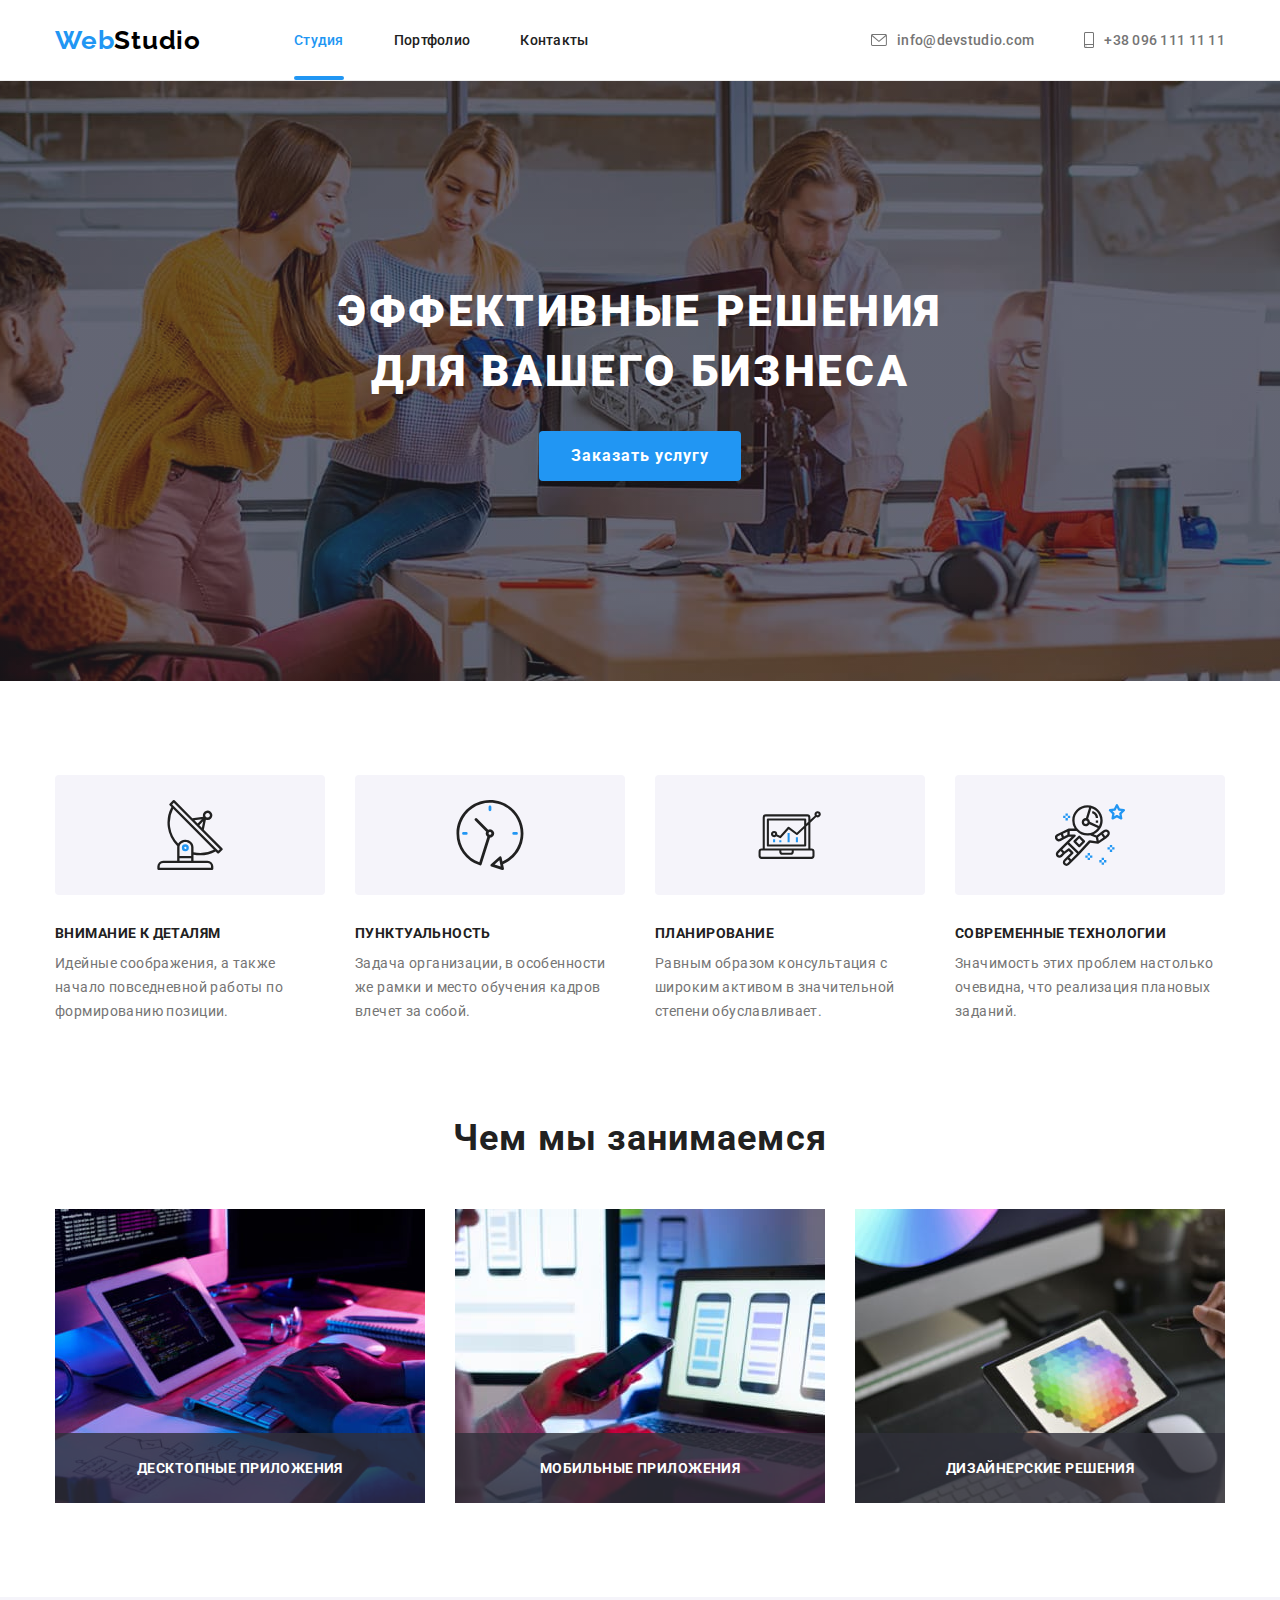
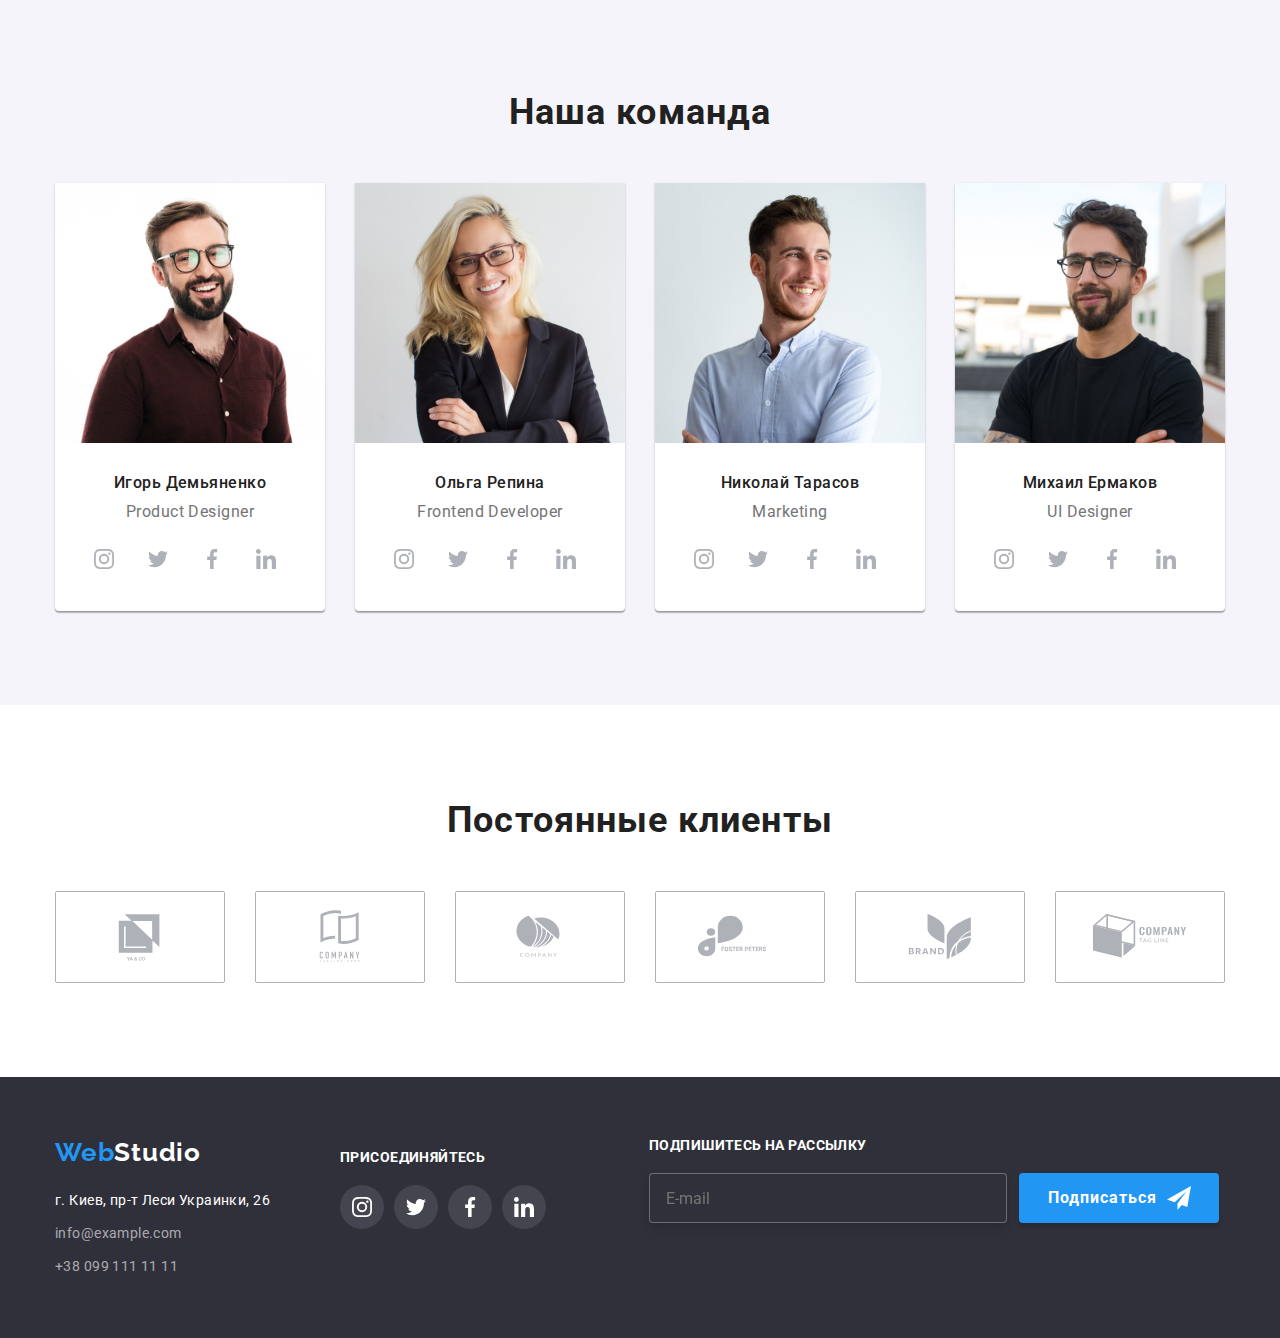
==== index.html @ e5f2d7f4 "1" ====
<!DOCTYPE html>
<html lang="ru">

<head>
    <meta charset="UTF-8">
    <meta http-equiv="X-UA-Compatible" content="IE=edge">
    <meta name="viewport" content="width=device-width, initial-scale=1.0">
    <title>WebStudio</title>
    <link rel="preconnect" href="https://fonts.googleapis.com">
    <link rel="preconnect" href="https://fonts.gstatic.com" crossorigin>
    <link
        href="https://fonts.googleapis.com/css2?family=Raleway:wght@700&family=Roboto:wght@400;500;700;900&display=swap"
        rel="stylesheet">
    <link rel="stylesheet" href="https://cdnjs.cloudflare.com/ajax/libs/modern-normalize/1.1.0/modern-normalize.min.css">
    <link rel="stylesheet" href="./css/styles.css">
</head>

<body>
    <header class="header">
        <div class="container header__menu">
            <a href="./index.html" class="link header__logo"><span class="header__logo--part">Web</span>Studio</a>    
            <nav class="navigation">
                <ul class="navigation__list list">
                    <li class="navigation__item"><a href="./index.html" class="link navigation__link navigation__link--active">Студия</a></li>
                    <li class="navigation__item"><a href="./portfolio.html" class="link navigation__link">Портфолио</a></li>
                    <li class="navigation__item"><a href="#" class="link navigation__link">Контакты</a></li>
                </ul>
            </nav>
            <ul class="contacts-list list">
                <li><a href="mailto:info@devstudio.com" class="contacts-list__link link">
                    <svg class="contacts-list__icon" width="16" height="12">
                        <use href="./images/icons.svg#icon-envelope"></use>
                    </svg>
                    info@devstudio.com</a></li>
                <li><a href="tel:+380991111111" class="contacts-list__link link">
                    <svg class="contacts-list__icon" width="10" height="16">
                        <use href="./images/icons.svg#icon-smartphone"></use>
                    </svg>
                    +38 096 111 11 11</a></li>
            </ul>
        </div>
    </header>
    <main>
        <section class="hero">
            <div class="container">
                <h1 class="hero__title">Эффективные решения </br> для вашего бизнеса</h1>
                <button type="button" class="hero__button btn" data-modal-open>Заказать услугу</button>
            </div>
        </section>
        <section class="section advantages-section">
            <div class="container">
                <h2 class="advantages-section__title">Преимущества</h2>
                <ul class="advantages-section__list list">
                    <li class="advantages-section__item">
                        <div class="advantages__icon">
                            <svg class="icon" width="70" height="70">
                                <use href="./images/icons.svg#icon-antenna"></use>
                            </svg>
                        </div>
                        <h3 class="advantage">Внимание к деталям</h3>
                        <p class="advantage-description">Идейные соображения, а также начало повседневной работы по
                            формированию позиции.</p>
                    </li>
                    <li class="advantages-section__item">
                        <div class="advantages__icon">
                            <svg class="icon" width="70" height="70">
                                <use href="./images/icons.svg#icon-clock"></use>
                            </svg>
                        </div>
                        <h3 class="advantage">Пунктуальность</h3>
                        <p class="advantage-description">Задача организации, в особенности же рамки и место обучения кадров
                            влечет за собой.</p>
                    </li>
                    <li class="advantages-section__item">
                        <div class="advantages__icon">
                            <svg class="icon" width="70" height="70">
                                <use href="./images/icons.svg#icon-diagram"></use>
                            </svg>
                        </div>
                        <h3 class="advantage">Планирование</h3>
                        <p class="advantage-description">Равным образом консультация с широким активом в значительной
                            степени обуславливает.</p>
                    </li>
                    <li class="advantages-section__item">
                        <div class="advantages__icon">
                            <svg class="icon" width="70" height="70">
                                <use href="./images/icons.svg#icon-astronaut"></use>
                            </svg>
                        </div>
                        <h3 class="advantage">Современные технологии</h3>
                        <p class="advantage-description">Значимость этих проблем настолько очевидна, что реализация плановых
                            заданий.</p>
                    </li>
                </ul>
            </div>
        </section>
        <section class="section occupation">
            <div class="container">
                <h2 class="occupation-title">Чем мы занимаемся</h2>
                <ul class="occupation-list list">
                    <li class="occupation-list-item">
                        <img src="./images/codding.jpg" alt="Разрабатываем" width="370" height="294">
                        <div class="occupation-description">
                            <p class="occupation-text">Десктопные приложения</p>
                        </div>
                    </li>
                    <li class="occupation-list-item">
                        <img src="./images/testing.jpg" alt="Тестим" width="370" height="294">
                        <div class="occupation-description">
                            <p class="occupation-text">Мобильные приложения</p>
                        </div>
                    </li>
                    <li class="occupation-list-item">
                        <img src="./images/drawing.jpg" alt="Рисуем" width="370" height="294">
                        <div class="occupation-description">
                            <p class="occupation-text">Дизайнерские решения</p>
                        </div>
                    </li>
                </ul>
            </div>
        </section>
        <section class="section team">
            <div class="container">
                <h2 class="team-title">Наша команда</h2>
                <ul class="team-list list">
                    <li class="team-list-item">
                        <img src="./images/photo1.jpg" alt="Игорь" width="270px" height="260px">
                        <div class="team-list-item-description">
                            <p class="team-name">Игорь Демьяненко</p>
                            <p class="team-profession">Product Designer</p>
                            <ul class="list team-list-social-networks">
                                <li class="team-list-social-networks-item">
                                    <a href="#" class="social-link">
                                        <svg class="team-social-networks" width="20" height="20">
                                            <use href="./images/icons.svg#icon-instagram"></use>
                                        </svg>
                                    </a>
                                </li>
                                <li class="team-list-social-networks-item">
                                    <a href="#" class="social-link">
                                        <svg class="team-social-networks" width="20" height="20">
                                            <use href="./images/icons.svg#icon-twitter"></use>
                                        </svg>
                                    </a>
                                </li>
                                <li class="team-list-social-networks-item">
                                    <a href="#" class="social-link">
                                        <svg class="team-social-networks" width="20" height="20">
                                            <use href="./images/icons.svg#icon-facebook"></use>
                                        </svg>
                                    </a>
                                </li>
                                <li class="team-list-social-networks-item">
                                    <a href="#" class="social-link">
                                        <svg class="team-social-networks" width="20" height="20">
                                            <use href="./images/icons.svg#icon-linkedin"></use>
                                        </svg>
                                    </a>
                                </li>
                            </ul>
                        </div>
                    </li>
                    <li class="team-list-item">
                        <img src="./images/photo2.jpg" alt="Ольга" width="270px" height="260px">
                        <div class="team-list-item-description">
                            <p class="team-name">Ольга Репина</p>
                            <p class="team-profession">Frontend Developer</p>
                            <ul class="list team-list-social-networks">
                                <li class="team-list-social-networks-item">
                                    <a href="#" class="social-link">
                                        <svg class="team-social-networks" width="20" height="20">
                                            <use href="./images/icons.svg#icon-instagram"></use>
                                        </svg>
                                    </a>
                                </li>
                                <li class="team-list-social-networks-item">
                                    <a href="#" class="social-link">
                                        <svg class="team-social-networks" width="20" height="20">
                                            <use href="./images/icons.svg#icon-twitter"></use>
                                        </svg>
                                    </a>
                                </li>
                                <li class="team-list-social-networks-item">
                                    <a href="#" class="social-link">
                                        <svg class="team-social-networks" width="20" height="20">
                                            <use href="./images/icons.svg#icon-facebook"></use>
                                        </svg>
                                    </a>
                                </li>
                                <li class="team-list-social-networks-item">
                                    <a href="#" class="social-link">
                                        <svg class="team-social-networks" width="20" height="20">
                                            <use href="./images/icons.svg#icon-linkedin"></use>
                                        </svg>
                                    </a>
                                </li>
                            </ul>
                        </div>
                    </li>
                    <li class="team-list-item">
                        <img src="./images/photo3.jpg" alt="Николай" width="270px" height="260px">
                        <div class="team-list-item-description">
                            <p class="team-name">Николай Тарасов</p>
                            <p class="team-profession">Marketing</p>
                            <ul class="list team-list-social-networks">
                                <li class="team-list-social-networks-item">
                                    <a href="#" class="social-link">
                                        <svg class="team-social-networks" width="20" height="20">
                                            <use href="./images/icons.svg#icon-instagram"></use>
                                        </svg>
                                    </a>
                                </li>
                                <li class="team-list-social-networks-item">
                                    <a href="#" class="social-link">
                                        <svg class="team-social-networks" width="20" height="20">
                                            <use href="./images/icons.svg#icon-twitter"></use>
                                        </svg>
                                    </a>
                                </li>
                                <li class="team-list-social-networks-item">
                                    <a href="#" class="social-link">
                                        <svg class="team-social-networks" width="20" height="20">
                                            <use href="./images/icons.svg#icon-facebook"></use>
                                        </svg>
                                    </a>
                                </li>
                                <li class="team-list-social-networks-item">
                                    <a href="#" class="social-link">
                                        <svg class="team-social-networks" width="20" height="20">
                                            <use href="./images/icons.svg#icon-linkedin"></use>
                                        </svg>
                                    </a>
                                </li>
                            </ul>
                        </div>
                    </li>
                    <li class="team-list-item">
                        <img src="./images/photo4.jpg" alt="Михаил" width="270px" height="260px">
                        <div class="team-list-item-description">
                            <p class="team-name">Михаил Ермаков</p>
                            <p class="team-profession">UI Designer</p>
                            <ul class="list team-list-social-networks">
                                <li class="team-list-social-networks-item">
                                    <a href="#" class="social-link">
                                        <svg class="team-social-networks" width="20" height="20">
                                            <use href="./images/icons.svg#icon-instagram"></use>
                                        </svg>
                                    </a>
                                </li>
                                <li class="team-list-social-networks-item">
                                    <a href="#" class="social-link">
                                        <svg class="team-social-networks" width="20" height="20">
                                            <use href="./images/icons.svg#icon-twitter"></use>
                                        </svg>
                                    </a>
                                </li>
                                <li class="team-list-social-networks-item">
                                    <a href="#" class="social-link">
                                        <svg class="team-social-networks" width="20" height="20">
                                            <use href="./images/icons.svg#icon-facebook"></use>
                                        </svg>
                                    </a>
                                </li>
                                <li class="team-list-social-networks-item">
                                    <a href="#" class="social-link">
                                        <svg class="team-social-networks" width="20" height="20">
                                            <use href="./images/icons.svg#icon-linkedin"></use>
                                        </svg>
                                    </a>
                                </li>
                            </ul>
                        </div>
                    </li>
                </ul>
            </div>
        </section>
        <section class="section clients">
            <div class="container">
                <h2 class="clients-title">Постоянные клиенты</h2>
                <ul class="list clients-list">
                    <li class="clients-list-item">
                        <a href="#" class="clients-link">
                            <svg class="clients-icon" width="106" height="60">
                                <use href="./images/icons.svg#icon-logo"></use>
                            </svg>
                        </a>
                    </li>
                    <li class="clients-list-item">
                        <a href="#" class="clients-link">
                            <svg class="clients-icon" width="106" height="60">
                                <use href="./images/icons.svg#icon-logo-1"></use>
                            </svg>
                        </a>
                    </li>
                    <li class="clients-list-item">
                        <a href="#" class="clients-link">
                            <svg class="clients-icon" width="106" height="60">
                                <use href="./images/icons.svg#icon-logo-2"></use>
                            </svg>
                        </a>
                    </li>
                    <li class="clients-list-item">
                        <a href="#" class="clients-link">
                            <svg class="clients-icon" width="106" height="60">
                            <use href="./images/icons.svg#icon-logo-3"></use>
                            </svg>
                        </a>
                    </li>
                    <li class="clients-list-item">
                        <a href="#" class="clients-link">
                            <svg class="clients-icon" width="106" height="60">
                                <use href="./images/icons.svg#icon-logo-4"></use>
                            </svg>
                        </a>
                    </li>
                    <li class="clients-list-item">
                        <a href="#" class="clients-link">
                            <svg class="clients-icon" width="106" height="60">
                                <use href="./images/icons.svg#icon-logo-5"></use>
                            </svg>
                        </a>
                    </li>
                </ul>
            </div>
        </section>
    </main>
    <footer class="footer">
        <div class="container footer__container">
            <div class="footer__contacts">
                <a href="./index.html" class="link footer__logo"><span class="footer__logo--part">Web</span>Studio</a>
                <address class="footer__address">
                    г. Киев, пр-т Леси Украинки, 26
                </address>
                <ul class="list">
                    <li class="contacts-mail"><a href="mailto:info@example.com" class="contact-us-footer link">info@example.com</a></li>
                    <li class="contacts-tel"><a href="tel:+380991111111" class="contact-us-footer link">+38 099 111 11 11</a></li>
                </ul>
            </div>
            <div class="footer__link">
                <h3 class="footer-link-title">присоединяйтесь</h3>
                <ul class="footer-links-list list">
                    <li class="footer-links-list-item">
                        <a href="#" class="footer-social-network-link">
                            <svg class="fotter-links-icon" width="20" height="20">
                                <use href="./images/icons.svg#icon-instagram"></use>
                            </svg>
                        </a>
                    </li>
                    <li class="footer-links-list-item">
                        <a href="#" class="footer-social-network-link">
                            <svg class="fotter-links-icon" width="20" height="20">
                                <use href="./images/icons.svg#icon-twitter"></use>
                            </svg>
                        </a>
                    </li>
                    <li class="footer-links-list-item">
                        <a href="#" class="footer-social-network-link">
                            <svg class="fotter-links-icon" width="20" height="20">
                                <use href="./images/icons.svg#icon-facebook"></use>
                            </svg>
                        </a>
                    </li>
                    <li class="footer-links-list-item">
                        <a href="#" class="footer-social-network-link">
                            <svg class="fotter-links-icon" width="20" height="20">
                                <use href="./images/icons.svg#icon-linkedin"></use>
                            </svg>
                        </a>
                    </li>
                </ul>
            </div>
            <div class="form-subscriber">
                <h3 class="signup-title">Подпишитесь на рассылку</h3>
                <div class="form-wrapper">
                    <form action="#" class="footer-form">
                        <div class="footer-form-item">
                            <input type="email" name="email" class="signup-form-input" placeholder="E-mail">
                            <button type="submit" class="signup-btn">
                                Подписаться
                                <svg width="24" height="24" class="signup-btn-icon">
                                    <use href="./images/icons.svg#icon-send"></use>
                                </svg>
                            </button>
                        </div>
                    </form>
                </div>
            </div>
        </div>
    </footer>
    <div class="backdrop is-hidden" data-modal>
        <div class="modal">
            <button class="modal-close-btn btn" type="button" data-modal-close>
                <svg class="modal-close-icon" width="18" height="18">
                    <use href="./images/icons.svg#icon-close"></use>
                </svg>
            </button>
            <div class="modal-form">
                    <p class="modal-form-title">Оставьте свои данные, мы вам перезвоним</p>
                <form>
                    <label class="modal-form-label">
                        Имя
                        <input type="text" class="modal-form-input" name="client-name" placeholder=" ">
                        <svg width="18" height="18" class="modal-form-icon">
                            <use href="./images/icons.svg#icon-person"></use>
                        </svg>
                    </label>
                    <label class="modal-form-label">
                        Телефон
                        <input type="tel" class="modal-form-input" name="client-phone-number" placeholder=" ">
                        <svg width="18" height="18" class="modal-form-icon">
                            <use href="./images/icons.svg#icon-phone"></use>
                        </svg>
                    </label>
                    <label class="modal-form-label">
                        Почта
                        <input type="email" class="modal-form-input" name="client-email" placeholder=" ">
                        <svg width="18" height="18" class="modal-form-icon">
                            <use href="./images/icons.svg#icon-email"></use>
                        </svg>
                    </label>
                    <label class="modal-form-label">
                        Комментарий
                        <textarea name="comment" class="modal-form-textarea" rows="6" placeholder="Введите текст"></textarea>
                    </label>
                    <label class="modal-form-label-checkbox">
                        <input type="checkbox" class="checkbox" name="contract-acceptance">
                        <span class="icon-checkbox"></span>
                        Соглашаюсь с рассылкой и принимаю <a href="#" class="terms">Условия договора</a>
                    </label>
                    <button type="submit" class="modal-form-button">Отправить</button>
                </form>
            </div>
        </div>
    </div>
    <script src="./js/modal.js"></script>
</body>
</html>
---- css/styles.css ----
body {
  font-family: "Roboto", sans-serif;
  color: #212121;
  box-sizing: border-box;
  margin: 0;
  padding: 0;
}

.container {
  width: 1200px;
  margin: 0 auto;
  padding-left: 15px;
  padding-right: 15px;
}

.section {
  padding-top: 94px;
  padding-bottom: 94px;
}

p,
h1,
h2,
h3,
h4,
h5,
h6 {
  margin: 0;
}

ul {
  margin: 0;
  padding: 0;
}

img {
  display: block;
}

/*----------- HEADER ------------*/
.header {
  border-bottom: 1px solid #ececec;
}

.header__logo {
  margin-right: 93px;
  font-family: "Raleway";
  font-weight: 700;
  font-size: 26px;
  line-height: 31px;
  letter-spacing: 0.03em;
  color: #000000;
}

.header__logo--part {
  color: #2196f3;
}

.header__menu,
.contacts-list,
.navigation__list {
  display: flex;
}

.navigation {
  display: flex;
  align-items: center;
}

.header__menu {
  align-items: center;
}

.link {
  text-decoration: none;
}

.list {
  list-style: none;
}

.contacts-list__icon {
  margin-right: 10px;
  transition: fill 250ms cubic-bezier(0.4, 0, 0.2, 1);
}

.contacts-list__icon:hover,
.contacts-list__icon:focus,
.contacts-list__link:hover,
.contacts-list__link:focus {
  fill: #2196f3;
  color: #2196f3;
}

.contacts-list {
  margin-left: auto;
}

.navigation__item:not(:first-child) {
  margin-left: 50px;
}

.contacts-list__link {
  fill: #757575;
  color: #757575;
  font-weight: 500;
  font-size: 14px;
  line-height: 16px;
  letter-spacing: 0.02em;
  margin-left: 50px;
  align-items: center;
  display: flex;
  transition: color 250ms cubic-bezier(0.4, 0, 0.2, 1);
}

.navigation__link {
  position: relative;
  display: block;
  font-weight: 500;
  font-size: 14px;
  line-height: 16px;
  letter-spacing: 0.02em;
  color: #212121;
  padding-top: 32px;
  padding-bottom: 32px;
  transition: color 250ms cubic-bezier(0.4, 0, 0.2, 1);
}

.navigation__link--active::after {
  position: absolute;
  display: block;
  content: "";
  width: 100%;
  height: 4px;
  background-color: #2196f3;
  bottom: 0;
  left: 0;
  border-radius: 2px;
}

.navigation__link:hover,
.navigation__link:focus {
  color: #2196f3;
}

.navigation__link--active {
  color: #2196f3;
}

/* -------------HERO----------------- */
.hero {
  background-color: #2f303a;
  background-image: linear-gradient(
      rgba(47, 48, 58, 0.4),
      rgba(47, 48, 58, 0.4)
    ),
    url(../images/bg-hero.jpg);
  background-repeat: no-repeat;
  background-size: cover;
  background-position: center;
  padding-top: 200px;
  padding-bottom: 200px;
}

.hero__title {
  font-weight: 900;
  font-size: 44px;
  line-height: 60px;
  color: #ffffff;
  text-transform: uppercase;
  text-align: center;
  letter-spacing: 0.06em;
  margin-bottom: 30px;
}

.hero__button {
  font-family: "Roboto", sans-serif;
  display: block;
  font-weight: 700;
  font-size: 16px;
  line-height: 30px;
  padding: 10px 32px;
  background-color: #2196f3;
  letter-spacing: 0.06em;
  border: none;
  color: #ffffff;
  border-radius: 4px;
  margin: 0 auto;
}

.btn {
  cursor: pointer;
}

/* -------- ADVANTAGE SECTION ----------- */
.advantages-section {
  padding-bottom: 0;
  display: flex;
}

.advantages-section__title {
  display: none;
}

.advantages-section__list {
  display: flex;
  justify-content: space-between;
}

.advantages__icon {
  display: flex;
  width: 270px;
  height: 120px;
  background-color: #f5f4fa;
  justify-content: center;
  align-items: center;
  margin-bottom: 30px;
  border-radius: 4px;
  /* padding: 25px 100px; */
}

.advantage {
  font-weight: 700;
  font-size: 14px;
  line-height: 16px;
  letter-spacing: 0.03em;
  text-transform: uppercase;
}

.advantage-description {
  font-size: 14px;
  line-height: 24px;
  letter-spacing: 0.03em;
  color: #757575;
  width: 270px;
  margin-top: 10px;
}

/* -------------OCCUPATION-------------- */
.occupation-title {
  font-weight: 700;
  font-size: 36px;
  line-height: 42px;
  text-align: center;
  letter-spacing: 0.03em;
}

.occupation-list {
  display: flex;
  margin-top: 50px;
  justify-content: space-between;
}

.occupation-list-item {
  position: relative;
}

.occupation-description {
  display: flex;
  position: absolute;
  bottom: 0;
  left: 0;
  width: 100%;
  height: 70px;
  background-color: rgba(47, 48, 58, 0.8);
  align-items: center;
  justify-content: center;
}

.occupation-text {
  font-style: normal;
  font-weight: 700;
  font-size: 14px;
  line-height: 16px;
  text-align: center;
  letter-spacing: 0.03em;
  text-transform: uppercase;
  color: #fff;
}

/* ---------------TEAM--------------- */
/* .team-social-networks {
  background-size: cover;
} */

/* .team-social-networks:hover {
  fill: #ffffff;
  background-color: #2196f3;
  border-radius: 50%;
} */

.team-list-social-networks {
  display: flex;
  margin-top: 16px;
  justify-content: center;
}

.team-list-social-networks-item {
  margin-right: 10px;
}

.social-link {
  display: flex;
  justify-content: center;
  fill: #afb1b8;
  width: 44px;
  height: 44px;
  align-items: center;
  border-radius: 50%;
  transition: background-color 250ms cubic-bezier(0.4, 0, 0.2, 1),
    fill 250ms cubic-bezier(0.4, 0, 0.2, 1);
}

.social-link:hover,
.social-link:focus {
  fill: #ffffff;
  background-color: #2196f3;
}

.team {
  background-color: #f5f4fa;
}

.team-list {
  display: flex;
  text-align: center;
  margin-top: 50px;
}

.team-title {
  font-weight: 700;
  font-size: 36px;
  line-height: 42px;
  text-align: center;
  letter-spacing: 0.03em;
}

.team-name {
  font-weight: 500;
  font-size: 16px;
  line-height: 19px;
  letter-spacing: 0.03em;
}

.team-profession {
  font-size: 16px;
  line-height: 19px;
  letter-spacing: 0.03em;
  color: #757575;
  margin-top: 10px;
}

.team-list-item {
  background: #ffffff;
  box-shadow: 0px 1px 3px rgba(0, 0, 0, 0.12), 0px 1px 1px rgba(0, 0, 0, 0.14),
    0px 2px 1px rgba(0, 0, 0, 0.2);
  border-radius: 0px 0px 4px 4px;
  width: 270px;
}

.team-list-item:not(:last-child) {
  margin-right: 30px;
}

.team-list-item-description {
  padding-top: 30px;
  padding-bottom: 30px;
}

/* -------------Clients-------------- */
.clients-title {
  font-style: normal;
  font-weight: 700;
  font-size: 36px;
  line-height: 42px;
  text-align: center;
  letter-spacing: 0.03em;
  color: #212121;
  margin-bottom: 50px;
}

.clients-link {
  display: flex;
  fill: #afb1b8;
  border: 1px solid #afb1b8;
  width: 170px;
  height: 92px;
  margin-right: 30px;
  align-items: center;
  justify-content: center;
  border-radius: 2px;
  transition: fill 250ms cubic-bezier(0.4, 0, 0.2, 1),
    border-color 250ms cubic-bezier(0.4, 0, 0.2, 1);
}

.clients-link:hover,
.clients-link:focus {
  fill: #2196f3;
  border-color: #2196f3;
}

.clients-list {
  display: flex;
}

/* --------------FOOTER---------------- */
.footer {
  background-color: #2f303a;
  padding-top: 60px;
  padding-bottom: 60px;
}

.footer__logo {
  font-family: "Raleway";
  font-weight: 700;
  font-size: 26px;
  line-height: 31px;
  letter-spacing: 0.03em;
  color: #ffffff;
}

.footer__logo--part {
  color: #2196f3;
}

.footer__address {
  font-style: normal;
  font-size: 14px;
  line-height: 24px;
  letter-spacing: 0.03em;
  color: #ffffff;
  margin-top: 20px;
}

.contact-us-footer {
  font-size: 14px;
  line-height: 24px;
  letter-spacing: 0.03em;
  color: rgba(255, 255, 255, 0.6);
}

.contacts-mail,
.contacts-tel {
  margin-top: 9px;
}

.footer__container {
  display: flex;
}

.footer__contacts {
  margin-right: 70px;
}

.footer__link {
  margin-top: 12px;
}

.footer-link-title {
  font-style: normal;
  font-weight: 700;
  font-size: 14px;
  line-height: 16px;
  letter-spacing: 0.03em;
  text-transform: uppercase;
  color: #ffffff;
  margin-bottom: 20px;
}

.footer-links-list {
  display: flex;
}

.footer-links-list-item {
  margin-right: 10px;
}

.footer-social-network-link {
  display: flex;
  align-items: center;
  justify-content: center;
  fill: #fff;
  background-color: #44454e;
  border-radius: 50%;
  width: 44px;
  height: 44px;
  transition: background-color 250ms cubic-bezier(0.4, 0, 0.2, 1);
}

.footer-social-network-link:hover,
.footer-social-network-link:focus {
  background-color: #2196f3;
}

.form-subscriber {
  margin-left: 93px;
}

.signup-form-input {
  background-color: #2f303a;
  border: 1px solid rgba(255, 255, 255, 0.3);
  box-sizing: border-box;
  filter: drop-shadow(0px 4px 4px rgba(0, 0, 0, 0.15));
  border-radius: 4px;
  width: 358px;
  height: 50px;
  padding-left: 16px;
  transition: color 250ms cubic-bezier(0.4, 0, 0.2, 1);
}

.signup-form-input:focus {
  color: #fff;
}

.signup-btn {
  width: 200px;
  height: 50px;
  background-color: #2196f3;
  border: none;
  padding-left: 29px;
  padding-top: 10px;
  padding-bottom: 10px;
  box-shadow: 0px 4px 4px rgba(0, 0, 0, 0.15);
  border-radius: 4px;
  color: #fff;
  font-style: normal;
  font-weight: 700;
  font-size: 16px;
  line-height: 30px;
  display: flex;
  align-items: center;
  letter-spacing: 0.06em;
  margin-left: 12px;
  cursor: pointer;
}

.signup-btn-icon {
  fill: #fff;
  margin-left: 10px;
}

.footer-form-item {
  display: flex;
  align-items: center;
}

.signup-title {
  font-style: normal;
  font-weight: 700;
  font-size: 14px;
  line-height: 16px;
  letter-spacing: 0.03em;
  text-transform: uppercase;
  color: #ffffff;
  margin-bottom: 20px;
}

/* -------------PORTFOLIO---------------- */
.works-button-list {
  text-align: center;
  margin-bottom: 50px;
}

.works-button-list-item:not(:last-child) {
  margin-right: 8px;
}

.works-button-list-item {
  display: inline-block;
}

.works-btn {
  display: block;
  font-family: "Roboto", sans-serif;
  font-style: normal;
  color: #212121;
  border: none;
  background-color: #f5f4fa;
  border-radius: 4px;
  font-weight: 500;
  font-size: 16px;
  line-height: 26px;
  /* text-align: center; */
  letter-spacing: 0.03em;
  padding: 6px 22px;
  transition: background-color 250ms cubic-bezier(0.4, 0, 0.2, 1),
    color 250ms cubic-bezier(0.4, 0, 0.2, 1),
    box-shadow 250ms cubic-bezier(0.4, 0, 0.2, 1);
}

.works-btn:hover,
.works-btn:focus {
  background-color: #2196f3;
  color: #ffffff;
  box-shadow: 0px 3px 1px rgba(0, 0, 0, 0.1), 0px 1px 2px rgba(0, 0, 0, 0.08),
    0px 2px 2px rgba(0, 0, 0, 0.12);
}

.works-list {
  display: flex;
  flex-wrap: wrap;
  margin-left: -10px;
  margin-top: -10px;
}

.work-name-type {
  padding: 20px 24px;
  border: 1px solid #eeeeee;
  border-top: 0;
}

.work-name {
  font-weight: 700;
  font-size: 18px;
  line-height: 36px;
  letter-spacing: 0.06em;
}

.work-type {
  margin-top: 4px;
  font-size: 16px;
  line-height: 30px;
  letter-spacing: 0.03em;
  color: #757575;
}

.work-item {
  display: block;
  width: 370px;
  margin-top: 30px;
  /* margin-right: 30px; */
  flex-basis: calc((100% - 90px) / 3);
  transition: box-shadow 250ms cubic-bezier(0.4, 0, 0.2, 1);
}

.work-item:not(:nth-child(3n)) {
  margin-right: 30px;
}

.work-item:hover,
.work-item:focus {
  box-shadow: 0px 1px 1px rgba(0, 0, 0, 0.12), 0px 4px 4px rgba(0, 0, 0, 0.06),
    1px 4px 6px rgba(0, 0, 0, 0.16);
}

.product-thumb {
  position: relative;
  overflow: hidden;
}

.product-thumb::before {
  position: absolute;
  content: "";
  display: block;
  bottom: 0;
  left: 0;
  width: 100%;
  height: 100%;
  background-color: #2196f3;
  opacity: 0.9;
  transform: translateY(100%);
  transition: transform 250ms cubic-bezier(0.4, 0, 0.2, 1);
}

.work-item:hover .product-thumb::before {
  transform: translateY(0);
}

.product-text {
  position: absolute;
  top: 0;
  left: 0;
}

.product-text p {
  padding: 63px 24px;
  font-style: normal;
  font-weight: 400;
  font-size: 18px;
  line-height: 28px;
  letter-spacing: 0.03em;
  color: #ffffff;
  transform: translateY(100%);
  transition: transform 250ms cubic-bezier(0.4, 0, 0.2, 1);
}

.work-item:hover .product-text p {
  transform: translateY(0);
}

/* -----------BACKDROP------------- */

.backdrop {
  position: fixed;
  width: 100%;
  height: 100%;
  top: 0;
  left: 0;
  background-color: rgba(0, 0, 0, 0.2);
  opacity: 1;
  transition: opacity 250ms cubic-bezier(0.4, 0, 0.2, 1),
    visibility 250ms cubic-bezier(0.4, 0, 0.2, 1);
}

.modal {
  position: absolute;
  width: 528px;
  height: 581px;
  top: 50%;
  left: 50%;
  background-color: #fff;
  transform: translate(-50%, -50%);
  box-shadow: 0px 1px 3px rgba(0, 0, 0, 0.12), 0px 1px 1px rgba(0, 0, 0, 0.14),
    0px 2px 1px rgba(0, 0, 0, 0.2);
  border-radius: 4px;
  transform: translate(-50%, -50%) scale(1) rotate(0deg);
  transition: transform 250ms cubic-bezier(0.4, 0, 0.2, 1),
    box-shadow 250ms cubic-bezier(0.4, 0, 0.2, 1);
}

.modal-close-btn {
  display: flex;
  justify-content: center;
  align-items: center;
  position: absolute;
  top: 8px;
  right: 8px;
  width: 30px;
  height: 30px;
  border: 1px solid rgba(0, 0, 0, 0.1);
  border-radius: 50%;
  background-color: #fff;
}

.modal-close-icon {
  fill: #000;
  transition: fill 250ms cubic-bezier(0.4, 0, 0.2, 1);
}

.modal-close-btn:hover > .modal-close-icon,
.modal-close-btn:focus > .modal-close-icon {
  fill: #2196f3;
}

.backdrop.is-hidden {
  visibility: hidden;
  opacity: 0;
  pointer-events: none;
}

.backdrop.is-hidden .modal {
  transform: rotate(300deg) scale(0.01);
  transition: transform 250ms cubic-bezier(0.4, 0, 0.2, 1);
}

.modal-form {
  padding: 40px 40px;
}

.modal-form-title {
  font-style: normal;
  font-weight: 700;
  font-size: 20px;
  line-height: 23px;
  text-align: center;
  letter-spacing: 0.03em;
  margin-bottom: 12px;
  color: #212121;
}

.modal-form-label {
  position: relative;
  font-style: normal;
  font-weight: 400;
  font-size: 12px;
  line-height: 14px;
  letter-spacing: 0.01em;

  color: #757575;
}

.modal-form-input,
.modal-form-textarea {
  width: 100%;
  border: 1px solid rgba(33, 33, 33, 0.2);
  box-sizing: border-box;
  border-radius: 4px;
  margin-bottom: 10px;
  margin-top: 4px;
  transition: border 250ms cubic-bezier(0.4, 0, 0.2, 1);
}

.modal-form-input {
  height: 40px;
  padding-left: 42px;
  outline: none;
}

.modal-form-icon {
  position: absolute;
  top: 35%;
  left: 12px;
  fill: #000;
  transition: fill 250ms cubic-bezier(0.4, 0, 0.2, 1);
}

.modal-form-textarea::placeholder {
  font-style: normal;
  font-weight: 400;
  font-size: 14px;
  line-height: 16px;
  letter-spacing: 0.01em;
  color: rgba(117, 117, 117, 0.5);
}

.modal-form-textarea {
  padding: 12px 16px;
  resize: none;
  outline: none;
}

.modal-form-textarea:focus,
.modal-form-input:focus {
  border: 1px solid #2196f3;
  border-radius: 4px;
  box-sizing: border-box;
  fill: #2196f3;
}

.modal-form-input:focus + .modal-form-icon {
  fill: #2196f3;
}

.terms {
  font-style: normal;
  font-weight: 400;
  font-size: 14px;
  line-height: 24px;
  letter-spacing: 0.03em;
  text-decoration-line: underline;
  color: #2196f3;
  margin-left: 5px;
}

.modal-form-label-checkbox {
  font-weight: 400;
  font-size: 14px;
  line-height: 24px;
  letter-spacing: 0.03em;
  color: #757575;
  display: flex;
  align-items: center;
}

.modal-form-button {
  font-style: normal;
  font-weight: 700;
  font-size: 16px;
  line-height: 30px;
  display: flex;
  margin-top: 30px;
  margin-left: auto;
  margin-right: auto;
  letter-spacing: 0.06em;
  color: #ffffff;
  border: none;
  padding: 10px 56px;
  background-color: #188ce8;
  box-shadow: 0px 4px 4px rgba(0, 0, 0, 0.15);
  border-radius: 4px;
  cursor: pointer;
}

.checkbox {
  position: absolute;
  width: 1px;
  height: 1px;
  overflow: hidden;
  border: 0;
  padding: 0;
  clip: rect(0 0 0 0);
  margin: -1px;
}

.icon-checkbox {
  display: inline-block;
  cursor: pointer;
  width: 16px;
  height: 15px;
  border: 2px solid #212121;
  border-radius: 4px;
  margin-right: 7px;
  background-color: transparent;
}

.checkbox:checked + .icon-checkbox {
  background-color: #2196f3;
  background-image: url("../images/check.svg");
  background-size: contain;
  background-repeat: no-repeat;
  background-position: 50% 50%;
  background-origin: content-box;
  border-color: #2196f3;
}
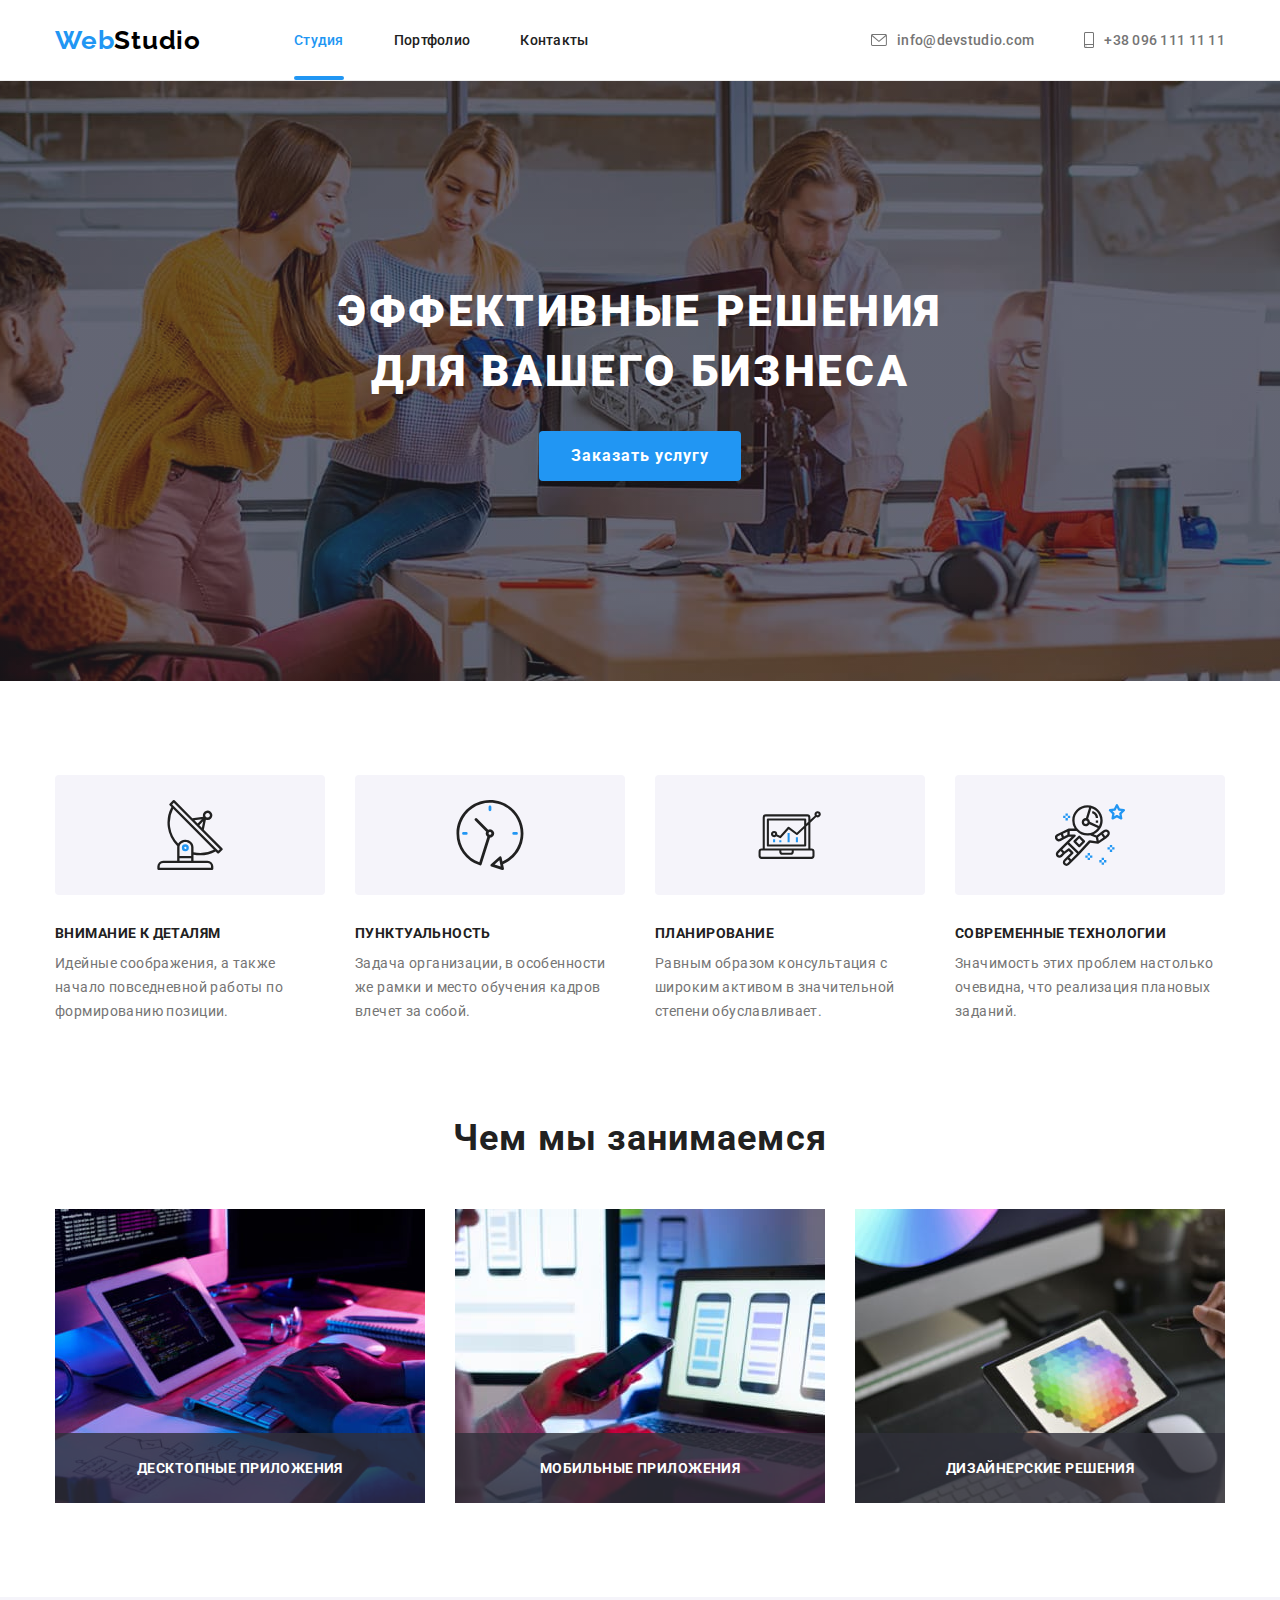
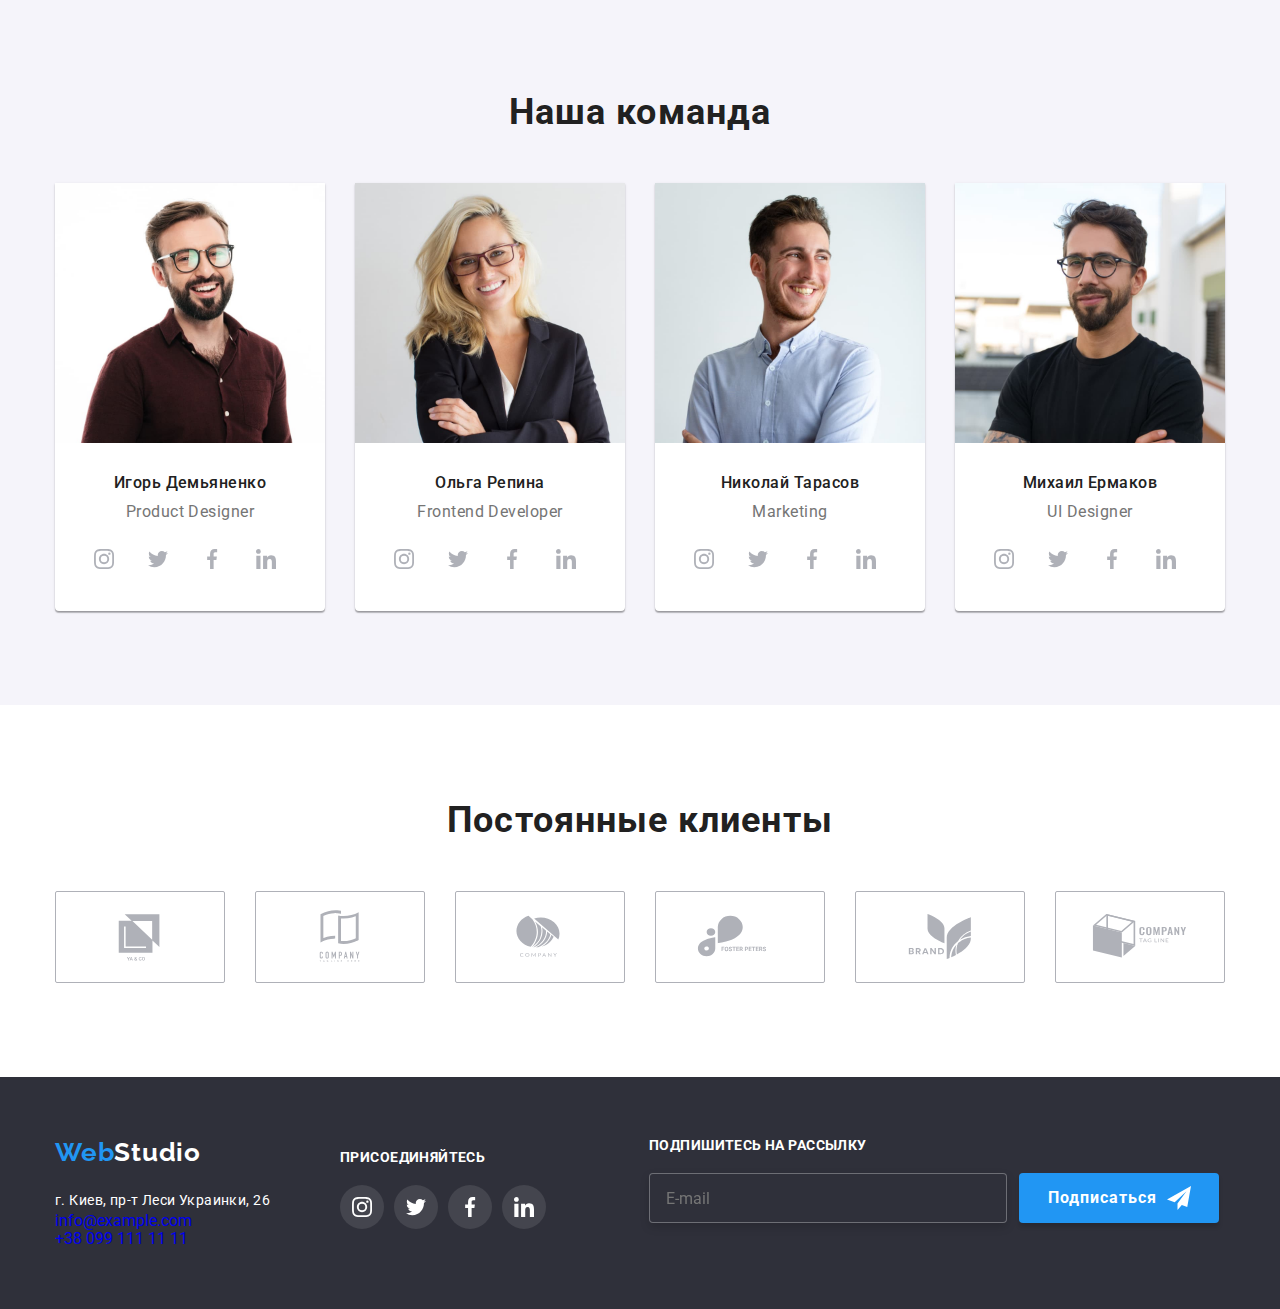
==== commit 8c060461: "1" ====
--- a/index.html
+++ b/index.html
@@ -331,9 +331,9 @@
                 <address class="footer__address">
                     г. Киев, пр-т Леси Украинки, 26
                 </address>
-                <ul class="list">
-                    <li class="contacts-mail"><a href="mailto:info@example.com" class="contact-us-footer link">info@example.com</a></li>
-                    <li class="contacts-tel"><a href="tel:+380991111111" class="contact-us-footer link">+38 099 111 11 11</a></li>
+                <ul class="list contacts">
+                    <li class="contacts__email"><a href="mailto:info@example.com" class="contacts__link link">info@example.com</a></li>
+                    <li class="contacts__tel"><a href="tel:+380991111111" class="contacts__link link">+38 099 111 11 11</a></li>
                 </ul>
             </div>
             <div class="footer__link">
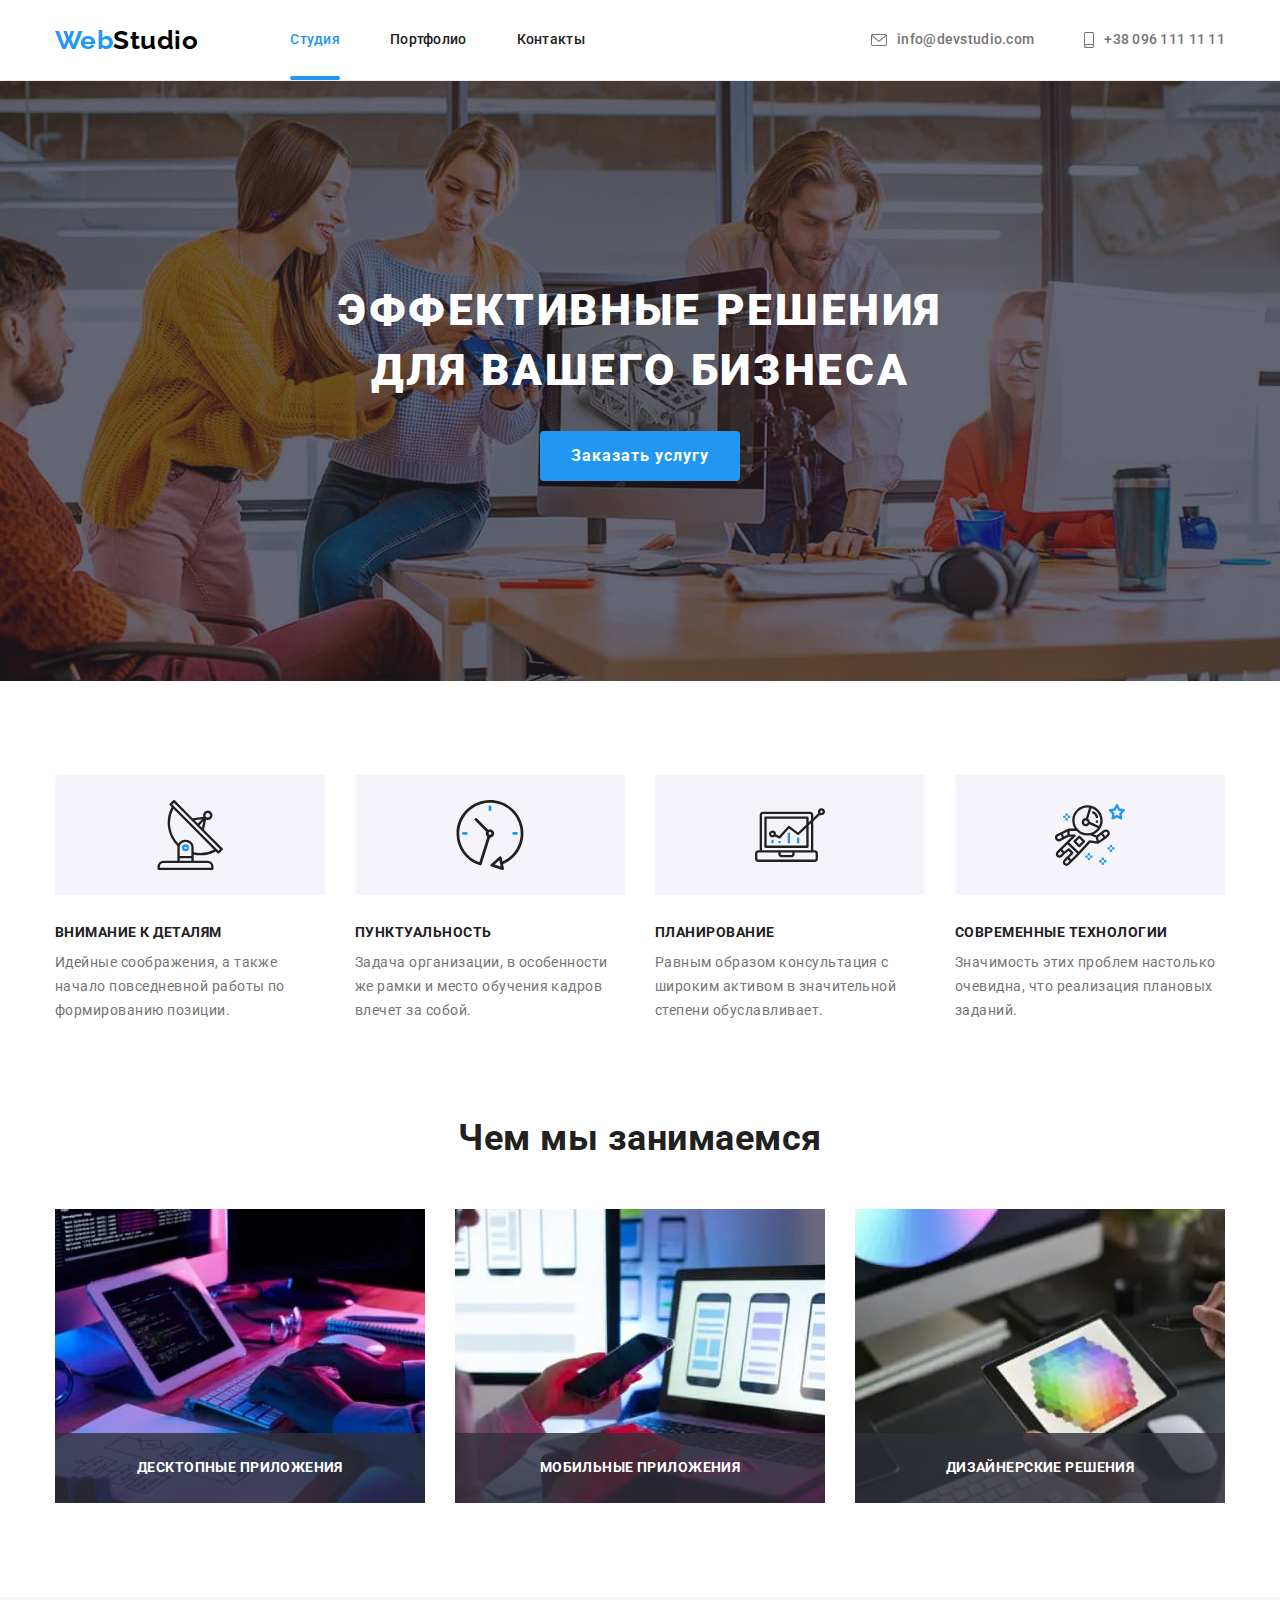
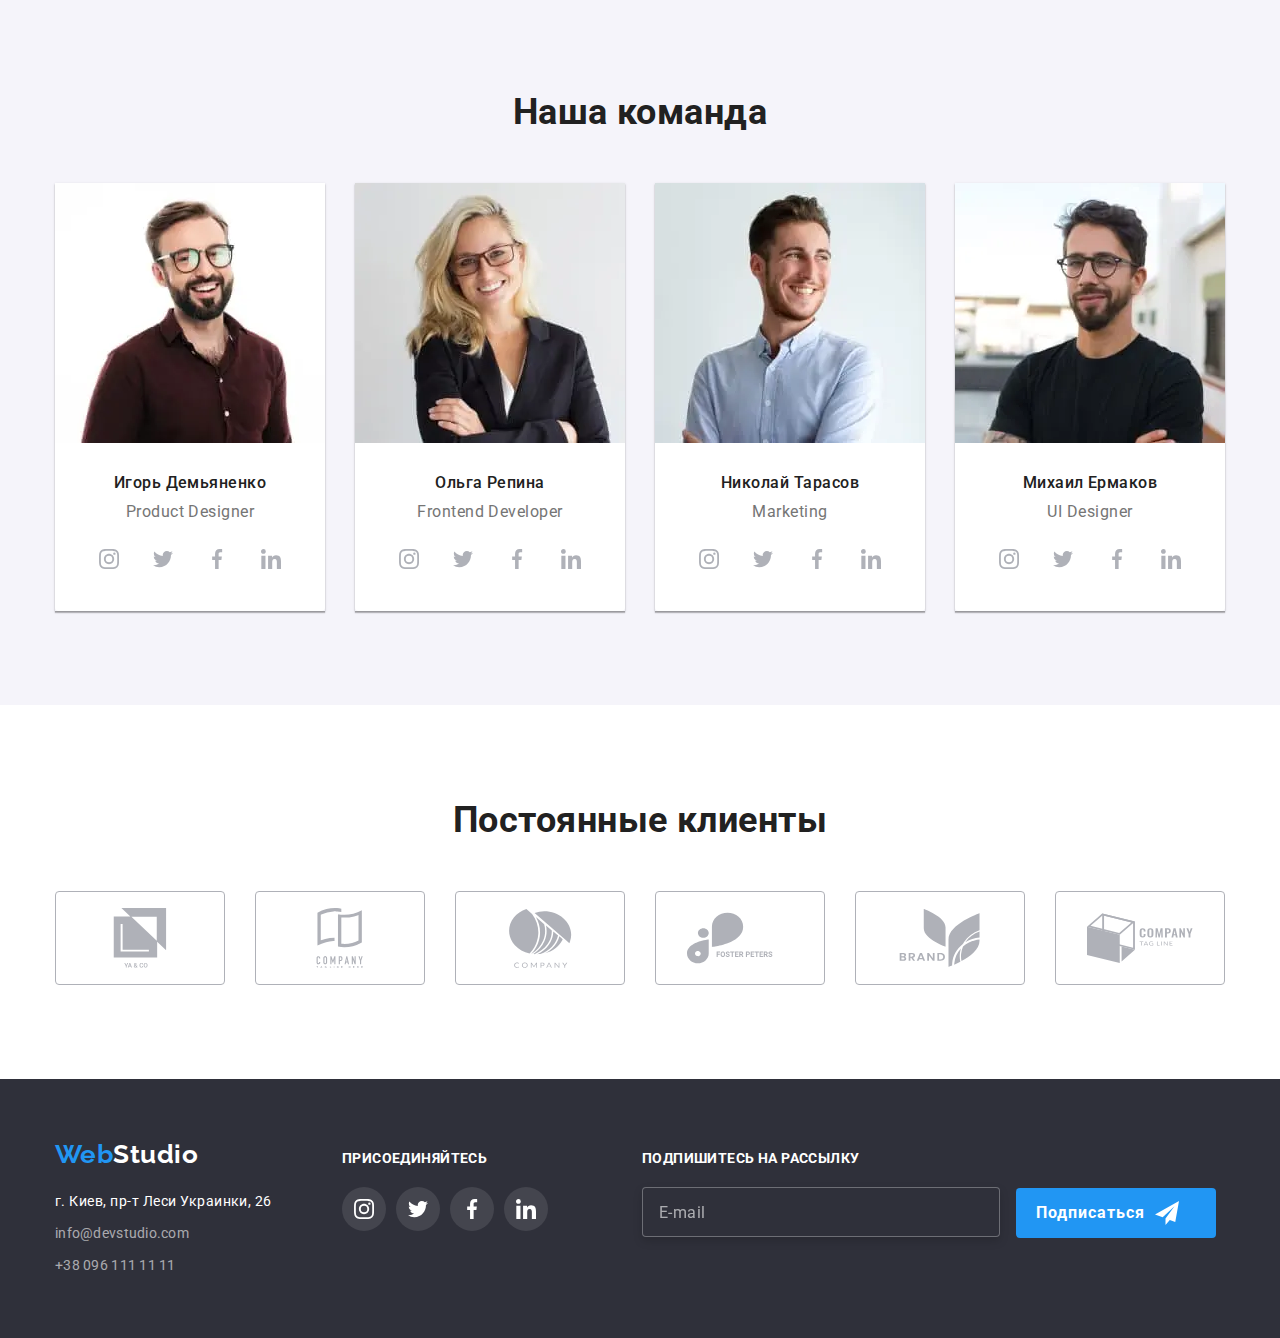
==== commit fc6f3537: "1" ====
--- a/index.html
+++ b/index.html
@@ -5,266 +5,466 @@
     <meta charset="UTF-8">
     <meta http-equiv="X-UA-Compatible" content="IE=edge">
     <meta name="viewport" content="width=device-width, initial-scale=1.0">
-    <title>WebStudio</title>
     <link rel="preconnect" href="https://fonts.googleapis.com">
     <link rel="preconnect" href="https://fonts.gstatic.com" crossorigin>
     <link
         href="https://fonts.googleapis.com/css2?family=Raleway:wght@700&family=Roboto:wght@400;500;700;900&display=swap"
         rel="stylesheet">
-    <link rel="stylesheet" href="https://cdnjs.cloudflare.com/ajax/libs/modern-normalize/1.1.0/modern-normalize.min.css">
-    <link rel="stylesheet" href="./css/styles.css">
+    <link rel="stylesheet"
+        href="https://cdnjs.cloudflare.com/ajax/libs/modern-normalize/1.1.0/modern-normalize.min.css">
+    <link rel="stylesheet" href="./css/main.min.css">
+    <title>Web Studio</title>
 </head>
 
 <body>
     <header class="header">
-        <div class="container header__menu">
-            <a href="./index.html" class="link header__logo"><span class="header__logo--part">Web</span>Studio</a>    
+        <div class="container header__flex">
             <nav class="navigation">
-                <ul class="navigation__list list">
-                    <li class="navigation__item"><a href="./index.html" class="link navigation__link navigation__link--active">Студия</a></li>
-                    <li class="navigation__item"><a href="./portfolio.html" class="link navigation__link">Портфолио</a></li>
-                    <li class="navigation__item"><a href="#" class="link navigation__link">Контакты</a></li>
+                <a class="top-logo link" lang="en" href="./index.html">
+                    <span class="logo__part">Web</span>Studio
+                </a>
+                <ul class="nav-menu list">
+                    <li class="nav-menu__item"><a class="nav-menu__link link nav-menu__link--active"
+                            href="./index.html">Студия</a></li>
+                    <li class="nav-menu__item"><a class="nav-menu__link link" href="./portfolio.html">Портфолио</a></li>
+                    <li class="nav-menu__item"><a class="nav-menu__link link" href="">Контакты</a></li>
                 </ul>
             </nav>
-            <ul class="contacts-list list">
-                <li><a href="mailto:info@devstudio.com" class="contacts-list__link link">
-                    <svg class="contacts-list__icon" width="16" height="12">
-                        <use href="./images/icons.svg#icon-envelope"></use>
-                    </svg>
-                    info@devstudio.com</a></li>
-                <li><a href="tel:+380991111111" class="contacts-list__link link">
-                    <svg class="contacts-list__icon" width="10" height="16">
-                        <use href="./images/icons.svg#icon-smartphone"></use>
-                    </svg>
-                    +38 096 111 11 11</a></li>
+            <button type="button" class="burger-menu" data-menu-open>
+                <svg class="burger-menu__icon" width="40" height="40">
+                    <use href="./images/sprite.svg#burger-menu"></use>
+                </svg>
+            </button>
+            <ul class="contacts list">
+                <li class="contacts__item">
+                    <a class="contacts__link link" href="mailto:info@devstudio.com">
+                        <svg class="contacts__icon" width="16" height="12">
+                            <use href="./images/sprite.svg#email"></use>
+                        </svg>
+                        info@devstudio.com
+                    </a>
+                </li>
+                <li class="contacts__item">
+                    <a class="contacts__link link" href="tel:+380961111111">
+                        <svg class="contacts__icon" width="10" height="16">
+                            <use href="./images/sprite.svg#smartphone"></use>
+                        </svg>
+                        +38 096 111 11 11
+                    </a>
+                </li>
             </ul>
         </div>
+        <div class="mobile-menu" data-menu>
+            <div class="container mobile-menu__container">
+                <button type="button" class="mobile-menu__close" data-menu-close>
+                    <svg class="btn-close__icon" width="18" height="18">
+                        <use href="./images/sprite.svg#vector"></use>
+                    </svg>
+                </button>
+                <ul class="mobile-list list">
+                    <li class="mobile-list__item"><a class="mobile-list__link link mobile-list__link--active"
+                            href="./index.html">Студия</a></li>
+                    <li class="mobile-list__item"><a class="mobile-list__link link"
+                            href="./portfolio.html">Портфолио</a></li>
+                    <li class="mobile-list__item"><a class="mobile-list__link link" href="">Контакты</a></li>
+                </ul>
+                <div class="cotacts-wrapper">
+                    <ul class="mobile-contacts list">
+                        <li class="mobile-contacts__item">
+                            <a class="mobile-contacts__phone link" href="tel:+380961111111">
+                                +38 096 111 11 11
+                            </a>
+                        </li>
+                        <li class="mobile-contacts__item">
+                            <a class="mobile-contacts__email link" href="mailto:info@devstudio.com">
+                                info@devstudio.com
+                            </a>
+                        </li>
+                    </ul>
+                    <ul class="mobile-social list">
+                        <li class="mobile-social__item"><a class="mobile-social__link link" href="">Instagram</a></li>
+                        <li class="mobile-social__item"><a class="mobile-social__link link" href="">Twitter</a></li>
+                        <li class="mobile-social__item"><a class="mobile-social__link link" href="">Facebook</a></li>
+                        <li class="mobile-social__item"><a class="mobile-social__link link" href="">LinkedIn</a></li>
+                    </ul>
+                </div>
+            </div>
+        </div>
     </header>
+
     <main>
+        <!--Герой-->
         <section class="hero">
             <div class="container">
-                <h1 class="hero__title">Эффективные решения </br> для вашего бизнеса</h1>
-                <button type="button" class="hero__button btn" data-modal-open>Заказать услугу</button>
+                <h1 class="main__title">ЭФФЕКТИВНЫЕ РЕШЕНИЯ ДЛЯ ВАШЕГО БИЗНЕСА</h1>
+                <button class="accent-button" type="button" data-modal-open>Заказать услугу</button>
+                <div class="backdrop is-hidden" data-modal>
+                    <div class="modal">
+                        <button type="button" class="btn-close" data-modal-close>
+                            <svg class="btn-close__icon" width="11" height="11">
+                                <use href="./images/sprite.svg#vector"></use>
+                            </svg>
+                        </button>
+                        <b class="contact-form__start">Оставьте свои данные, мы вам перезвоним</b>
+                        <form method="POST" class="contact-form">
+                            <label class="contact-form__field">
+                                <span class="contact-form__title">Имя</span>
+                                <span class="contact-form__wrapper">
+                                    <input type="text" class="contact-form__input" name="user_name" required>
+                                    <svg class="contact-form__icon" width="18" height="18">
+                                        <use href="./images/sprite.svg#person"></use>
+                                    </svg>
+                                </span>
+                            </label>
+                            <label class="contact-form__field">
+                                <span class="contact-form__title">Телефон</span>
+                                <span class="contact-form__wrapper">
+                                    <input type="tel" class="contact-form__input" name="user_phone" required>
+                                    <svg class="contact-form__icon" width="18" height="18">
+                                        <use href="./images/sprite.svg#phone"></use>
+                                    </svg>
+                                </span>
+                            </label>
+                            <label class="contact-form__field">
+                                <span class="contact-form__title">Почта</span>
+                                <span class="contact-form__wrapper">
+                                    <input type="email" class="contact-form__input" name="user_email" required>
+                                    <svg class="contact-form__icon" width="18" height="18">
+                                        <use href="./images/sprite.svg#email"></use>
+                                    </svg>
+                                </span>
+                            </label>
+                            <label>
+                                <span class="contact-form__title">Комментарий</span>
+                                <textarea class="contact-form__message" name="user_message"
+                                    placeholder="Введите текст"></textarea>
+                            </label>
+                            <div class="contact-form-checkbox">
+                                <input name="accept-policy" type="checkbox"
+                                    class="contact-form-checkbox__input visually-hidden" id="policy-checkbox" required>
+                                <label for="policy-checkbox" class="contact-form-checkbox__label">
+                                    Соглашаюсь с рассылкой и принимаю&nbsp;<a class="contact-form-checkbox__accent"
+                                        href="">Условия договора</a>
+                                </label>
+                            </div>
+                            <button class="accent-button" type="submit">Отправить</button>
+                        </form>
+                    </div>
+                </div>
+
             </div>
         </section>
-        <section class="section advantages-section">
+
+        <!--Преимущества компании-->
+        <section class="advantages section">
             <div class="container">
-                <h2 class="advantages-section__title">Преимущества</h2>
-                <ul class="advantages-section__list list">
-                    <li class="advantages-section__item">
+                <h2 class="visually-hidden">Наши преимщества</h2>
+                <ul class="advantages__list list">
+                    <li class="advantages__item">
                         <div class="advantages__icon">
-                            <svg class="icon" width="70" height="70">
-                                <use href="./images/icons.svg#icon-antenna"></use>
-                            </svg>
-                        </div>
-                        <h3 class="advantage">Внимание к деталям</h3>
-                        <p class="advantage-description">Идейные соображения, а также начало повседневной работы по
+                            <svg width="70" height="70">
+                                <use href="./images/sprite.svg#details"></use>
+                            </svg>
+                        </div>
+                        <h3 class="advantages__title">Внимание к деталям</h3>
+                        <p class="advantages__discription">Идейные соображения, а также начало повседневной работы по
                             формированию позиции.</p>
                     </li>
-                    <li class="advantages-section__item">
+                    <li class="advantages__item">
                         <div class="advantages__icon">
-                            <svg class="icon" width="70" height="70">
-                                <use href="./images/icons.svg#icon-clock"></use>
-                            </svg>
-                        </div>
-                        <h3 class="advantage">Пунктуальность</h3>
-                        <p class="advantage-description">Задача организации, в особенности же рамки и место обучения кадров
-                            влечет за собой.</p>
-                    </li>
-                    <li class="advantages-section__item">
+                            <svg width="70" height="70">
+                                <use href="./images/sprite.svg#clock"></use>
+                            </svg>
+                        </div>
+                        <h3 class="advantages__title">Пунктуальность</h3>
+                        <p class="advantages__discription">Задача организации, в особенности же рамки и место обучения
+                            кадров влечет за собой.</p>
+                    </li>
+                    <li class="advantages__item">
                         <div class="advantages__icon">
-                            <svg class="icon" width="70" height="70">
-                                <use href="./images/icons.svg#icon-diagram"></use>
-                            </svg>
-                        </div>
-                        <h3 class="advantage">Планирование</h3>
-                        <p class="advantage-description">Равным образом консультация с широким активом в значительной
+                            <svg width="70" height="70">
+                                <use href="./images/sprite.svg#diagram"></use>
+                            </svg>
+                        </div>
+                        <h3 class="advantages__title">Планирование</h3>
+                        <p class="advantages__discription">Равным образом консультация с широким активом в значительной
                             степени обуславливает.</p>
                     </li>
-                    <li class="advantages-section__item">
+                    <li class="advantages__item">
                         <div class="advantages__icon">
-                            <svg class="icon" width="70" height="70">
-                                <use href="./images/icons.svg#icon-astronaut"></use>
-                            </svg>
-                        </div>
-                        <h3 class="advantage">Современные технологии</h3>
-                        <p class="advantage-description">Значимость этих проблем настолько очевидна, что реализация плановых
-                            заданий.</p>
+                            <svg width="70" height="70">
+                                <use href="./images/sprite.svg#astronaut"></use>
+                            </svg>
+                        </div>
+                        <h3 class="advantages__title">Современные технологии</h3>
+                        <p class="advantages__discription">Значимость этих проблем настолько очевидна, что реализация
+                            плановых заданий.</p>
                     </li>
                 </ul>
             </div>
         </section>
-        <section class="section occupation">
+        <!--Занятия компании-->
+        <section class="section activities">
             <div class="container">
-                <h2 class="occupation-title">Чем мы занимаемся</h2>
-                <ul class="occupation-list list">
-                    <li class="occupation-list-item">
-                        <img src="./images/codding.jpg" alt="Разрабатываем" width="370" height="294">
-                        <div class="occupation-description">
-                            <p class="occupation-text">Десктопные приложения</p>
-                        </div>
-                    </li>
-                    <li class="occupation-list-item">
-                        <img src="./images/testing.jpg" alt="Тестим" width="370" height="294">
-                        <div class="occupation-description">
-                            <p class="occupation-text">Мобильные приложения</p>
-                        </div>
-                    </li>
-                    <li class="occupation-list-item">
-                        <img src="./images/drawing.jpg" alt="Рисуем" width="370" height="294">
-                        <div class="occupation-description">
-                            <p class="occupation-text">Дизайнерские решения</p>
-                        </div>
-                    </li>
+                <h2 class="section-title">Чем мы занимаемся</h2>
+                <ul class="activities_list list">
+                    <li>
+                        <div class="activities__image">
+                            <picture>
+                                <source srcset="./images/creating.webp 1x,  ./images/creating@2x.webp 2x"
+                                    media="(min-width: 370px)" type="image/webp" />
+                                <source srcset="./images/creating.jpg 1x, ./images/creating@2x.jpg 2x"
+                                    media="(min-width: 370px)" />
+                                <img src="./images/creating.jpg" alt="Верстка сайта">
+                            </picture>
+                            <p class="activities__item">Десктопные приложения</p>
+                        </div>
+                    </li>
+                    <li>
+                        <div class="activities__image">
+                            <picture>
+                                <source srcset="./images/select.webp 1x,  ./images/select@2x.webp 2x"
+                                    media="(min-width: 370px)" type="image/webp" />
+                                <source srcset="./images/select.jpg 1x, ./images/select@2x.jpg 2x"
+                                    media="(min-width: 370px)" />
+                                <img src="./images/select.jpg" alt="Выбор интерфейса для мобильного устройства">
+                            </picture>
+
+                            <p class="activities__item">Мобильные приложения</p>
+                        </div>
+                    </li>
+                    <li>
+                        <div class="activities__image">
+                            <picture>
+                                <source srcset="./images/graphic.webp 1x,  ./images/graphic@2x.webp 2x"
+                                    media="(min-width: 370px)" type="image/webp" />
+                                <source srcset="./images/graphic.jpg 1x, ./images/graphic@2x.jpg 2x"
+                                    media="(min-width: 370px)" />
+                                <img src="./images/graphic.jpg" alt="Работа с графикой">
+                            </picture>
+                            <p class="activities__item">Дизайнерские решения</p>
+                        </div>
+                    </li>
+
                 </ul>
             </div>
         </section>
-        <section class="section team">
+
+        <!--Команда проэкта-->
+        <section class="our-team section">
             <div class="container">
-                <h2 class="team-title">Наша команда</h2>
-                <ul class="team-list list">
-                    <li class="team-list-item">
-                        <img src="./images/photo1.jpg" alt="Игорь" width="270px" height="260px">
-                        <div class="team-list-item-description">
-                            <p class="team-name">Игорь Демьяненко</p>
-                            <p class="team-profession">Product Designer</p>
-                            <ul class="list team-list-social-networks">
-                                <li class="team-list-social-networks-item">
-                                    <a href="#" class="social-link">
-                                        <svg class="team-social-networks" width="20" height="20">
-                                            <use href="./images/icons.svg#icon-instagram"></use>
-                                        </svg>
-                                    </a>
-                                </li>
-                                <li class="team-list-social-networks-item">
-                                    <a href="#" class="social-link">
-                                        <svg class="team-social-networks" width="20" height="20">
-                                            <use href="./images/icons.svg#icon-twitter"></use>
-                                        </svg>
-                                    </a>
-                                </li>
-                                <li class="team-list-social-networks-item">
-                                    <a href="#" class="social-link">
-                                        <svg class="team-social-networks" width="20" height="20">
-                                            <use href="./images/icons.svg#icon-facebook"></use>
-                                        </svg>
-                                    </a>
-                                </li>
-                                <li class="team-list-social-networks-item">
-                                    <a href="#" class="social-link">
-                                        <svg class="team-social-networks" width="20" height="20">
-                                            <use href="./images/icons.svg#icon-linkedin"></use>
+                <h2 class="section-title">Наша команда</h2>
+                <ul class="our-team__order list">
+                    <li class="our_team__employee">
+                        <picture>
+                            <source srcset="./images/product-designer.webp 1x, ./images/product-designer@2x.webp 2x"
+                                media="(min-width: 1200px)" type="image/webp" />
+                            <source srcset="./images/product-designer.jpg 1x, ./images/product-designer@2x.jpg 2x"
+                                media="(min-width: 1200px)" />
+
+                            <source
+                                srcset="./images/product-designer-tablet.webp 1x, ./images/product-designer-tablet@2x.webp 2x"
+                                media="(min-width: 768px)" type="image/webp" />
+                            <source
+                                srcset="./images/product-designer-tablet.jpg 1x, ./images/product-designer-tablet@2x.jpg 2x"
+                                media="(min-width: 768px)" />
+
+                            <source
+                                srcset="./images/product-designer-mobile.webp 1x, ./images/product-designer-mobile@2x.webp 2x"
+                                media="(max-width: 767px)" type="image/webp" />
+                            <source
+                                srcset="./images/product-designer-mobile.jpg 1x, ./images/product-designer-mobile@2x.jpg 2x"
+                                media="(max-width: 767px)" />
+                            <img src="./images/product-designer.jpg" alt="Product Designer">
+                        </picture>
+                        <div class="our-team__wrapper">
+                            <h3 class="our-team__employee-name">Игорь Демьяненко</h3>
+                            <p class="our-team__position" lang="en">Product Designer</p>
+                            <ul class="social-list social-list--team list">
+                                <li class="social-list__item">
+                                    <a class="social-list__link" href="">
+                                        <svg class="social-list__icon social-list__icon--team" width="20" height="20">
+                                            <use href="./images/sprite.svg#instagram"></use>
+                                        </svg>
+                                    </a>
+                                </li>
+                                <li class="social-list__item">
+                                    <a class="social-list__link" href="">
+                                        <svg class="social-list__icon social-list__icon--team" width="20" height="20">
+                                            <use href="./images/sprite.svg#twitter"></use>
+                                        </svg>
+                                    </a>
+                                </li>
+                                <li class="social-list__item">
+                                    <a class="social-list__link" href="">
+                                        <svg class="social-list__icon social-list__icon--team" width="20" height="20">
+                                            <use href="./images/sprite.svg#facebook"></use>
+                                        </svg>
+                                    </a>
+                                </li>
+                                <li class="social-list__item">
+                                    <a class="social-list__link" href="">
+                                        <svg class="social-list__icon social-list__icon--team" width="20" height="20">
+                                            <use href="./images/sprite.svg#linkedin"></use>
                                         </svg>
                                     </a>
                                 </li>
                             </ul>
                         </div>
                     </li>
-                    <li class="team-list-item">
-                        <img src="./images/photo2.jpg" alt="Ольга" width="270px" height="260px">
-                        <div class="team-list-item-description">
-                            <p class="team-name">Ольга Репина</p>
-                            <p class="team-profession">Frontend Developer</p>
-                            <ul class="list team-list-social-networks">
-                                <li class="team-list-social-networks-item">
-                                    <a href="#" class="social-link">
-                                        <svg class="team-social-networks" width="20" height="20">
-                                            <use href="./images/icons.svg#icon-instagram"></use>
-                                        </svg>
-                                    </a>
-                                </li>
-                                <li class="team-list-social-networks-item">
-                                    <a href="#" class="social-link">
-                                        <svg class="team-social-networks" width="20" height="20">
-                                            <use href="./images/icons.svg#icon-twitter"></use>
-                                        </svg>
-                                    </a>
-                                </li>
-                                <li class="team-list-social-networks-item">
-                                    <a href="#" class="social-link">
-                                        <svg class="team-social-networks" width="20" height="20">
-                                            <use href="./images/icons.svg#icon-facebook"></use>
-                                        </svg>
-                                    </a>
-                                </li>
-                                <li class="team-list-social-networks-item">
-                                    <a href="#" class="social-link">
-                                        <svg class="team-social-networks" width="20" height="20">
-                                            <use href="./images/icons.svg#icon-linkedin"></use>
+                    <li class="our_team__employee">
+                        <picture>
+                            <source srcset="./images/developer.webp 1x, ./images/developer@2x.webp 2x"
+                                media="(min-width: 1200px)" type="image/webp" />
+                            <source srcset="./images/developer.jpg 1x, ./images/developer@2x.jpg 2x"
+                                media="(min-width: 1200px)" />
+
+                            <source srcset="./images/developer-tablet.webp 1x, ./images/developer-tablet@2x.webp 2x"
+                                media="(min-width: 768px)" type="image/webp" />
+                            <source srcset="./images/developer-tablet.jpg 1x, ./images/developer-tablet@2x.jpg 2x"
+                                media="(min-width: 768px)" />
+
+                            <source srcset="./images/developer-mobile.webp 1x, ./images/developer-mobile@2x.webp 2x"
+                                media="(max-width: 767px)" type="image/webp" />
+                            <source srcset="./images/developer-mobile.jpg 1x, ./images/developer-mobile@2x.jpg 2x"
+                                media="(max-width: 767px)" />
+                            <img src="./images/developer.jpg" alt="Frontend Developer">
+                        </picture>
+                        <div class="our-team__wrapper">
+                            <h3 class="our-team__employee-name">Ольга Репина</h3>
+                            <p class="our-team__position" lang="en">Frontend Developer</p>
+                            <ul class="social-list social-list--team list">
+                                <li class="social-list__item">
+                                    <a class="social-list__link" href="">
+                                        <svg class="social-list__icon social-list__icon--team" width="20" height="20">
+                                            <use href="./images/sprite.svg#instagram"></use>
+                                        </svg>
+                                    </a>
+                                </li>
+                                <li class="social-list__item">
+                                    <a class="social-list__link" href="">
+                                        <svg class="social-list__icon social-list__icon--team" width="20" height="20">
+                                            <use href="./images/sprite.svg#twitter"></use>
+                                        </svg>
+                                    </a>
+                                </li>
+                                <li class="social-list__item">
+                                    <a class="social-list__link" href="">
+                                        <svg class="social-list__icon social-list__icon--team" width="20" height="20">
+                                            <use href="./images/sprite.svg#facebook"></use>
+                                        </svg>
+                                    </a>
+                                </li>
+                                <li class="social-list__item">
+                                    <a class="social-list__link" href="">
+                                        <svg class="social-list__icon social-list__icon--team" width="20" height="20">
+                                            <use href="./images/sprite.svg#linkedin"></use>
                                         </svg>
                                     </a>
                                 </li>
                             </ul>
                         </div>
                     </li>
-                    <li class="team-list-item">
-                        <img src="./images/photo3.jpg" alt="Николай" width="270px" height="260px">
-                        <div class="team-list-item-description">
-                            <p class="team-name">Николай Тарасов</p>
-                            <p class="team-profession">Marketing</p>
-                            <ul class="list team-list-social-networks">
-                                <li class="team-list-social-networks-item">
-                                    <a href="#" class="social-link">
-                                        <svg class="team-social-networks" width="20" height="20">
-                                            <use href="./images/icons.svg#icon-instagram"></use>
-                                        </svg>
-                                    </a>
-                                </li>
-                                <li class="team-list-social-networks-item">
-                                    <a href="#" class="social-link">
-                                        <svg class="team-social-networks" width="20" height="20">
-                                            <use href="./images/icons.svg#icon-twitter"></use>
-                                        </svg>
-                                    </a>
-                                </li>
-                                <li class="team-list-social-networks-item">
-                                    <a href="#" class="social-link">
-                                        <svg class="team-social-networks" width="20" height="20">
-                                            <use href="./images/icons.svg#icon-facebook"></use>
-                                        </svg>
-                                    </a>
-                                </li>
-                                <li class="team-list-social-networks-item">
-                                    <a href="#" class="social-link">
-                                        <svg class="team-social-networks" width="20" height="20">
-                                            <use href="./images/icons.svg#icon-linkedin"></use>
+                    <li class="our_team__employee">
+                        <picture>
+                            <source srcset="./images/marketing.webp 1x, ./images/marketing@2x.webp 2x"
+                                media="(min-width: 1200px)" type="image/webp" />
+                            <source srcset="./images/marketing.jpg 1x, ./images/marketing@2x.jpg 2x"
+                                media="(min-width: 1200px)" />
+
+                            <source srcset="./images/marketing-tablet.webp 1x, ./images/marketing-tablet@2x.webp 2x"
+                                media="(min-width: 768px)" type="image/webp" />
+                            <source srcset="./images/marketing-tablet.jpg 1x, ./images/marketing-tablet@2x.jpg 2x"
+                                media="(min-width: 768px)" />
+
+                            <source srcset="./images/marketing-mobile.webp 1x, ./images/marketing-mobile@2x.webp 2x"
+                                media="(max-width: 767px)" type="image/webp" />
+                            <source srcset="./images/marketing-mobile.jpg 1x, ./images/marketing-mobile@2x.jpg 2x"
+                                media="(max-width: 767px)" />
+                            <img src="./images/marketing.jpg" alt="Marketing">
+                        </picture>
+
+                        <div class="our-team__wrapper">
+                            <h3 class="our-team__employee-name">Николай Тарасов</h3>
+                            <p class="our-team__position" lang="en">Marketing</p>
+                            <ul class="social-list social-list--team list">
+                                <li class="social-list__item">
+                                    <a class="social-list__link" href="">
+                                        <svg class="social-list__icon social-list__icon--team" width="20" height="20">
+                                            <use href="./images/sprite.svg#instagram"></use>
+                                        </svg>
+                                    </a>
+                                </li>
+                                <li class="social-list__item">
+                                    <a class="social-list__link" href="">
+                                        <svg class="social-list__icon social-list__icon--team" width="20" height="20">
+                                            <use href="./images/sprite.svg#twitter"></use>
+                                        </svg>
+                                    </a>
+                                </li>
+                                <li class="social-list__item">
+                                    <a class="social-list__link" href="">
+                                        <svg class="social-list__icon social-list__icon--team" width="20" height="20">
+                                            <use href="./images/sprite.svg#facebook"></use>
+                                        </svg>
+                                    </a>
+                                </li>
+                                <li class="social-list__item">
+                                    <a class="social-list__link" href="">
+                                        <svg class="social-list__icon social-list__icon--team" width="20" height="20">
+                                            <use href="./images/sprite.svg#linkedin"></use>
                                         </svg>
                                     </a>
                                 </li>
                             </ul>
                         </div>
                     </li>
-                    <li class="team-list-item">
-                        <img src="./images/photo4.jpg" alt="Михаил" width="270px" height="260px">
-                        <div class="team-list-item-description">
-                            <p class="team-name">Михаил Ермаков</p>
-                            <p class="team-profession">UI Designer</p>
-                            <ul class="list team-list-social-networks">
-                                <li class="team-list-social-networks-item">
-                                    <a href="#" class="social-link">
-                                        <svg class="team-social-networks" width="20" height="20">
-                                            <use href="./images/icons.svg#icon-instagram"></use>
-                                        </svg>
-                                    </a>
-                                </li>
-                                <li class="team-list-social-networks-item">
-                                    <a href="#" class="social-link">
-                                        <svg class="team-social-networks" width="20" height="20">
-                                            <use href="./images/icons.svg#icon-twitter"></use>
-                                        </svg>
-                                    </a>
-                                </li>
-                                <li class="team-list-social-networks-item">
-                                    <a href="#" class="social-link">
-                                        <svg class="team-social-networks" width="20" height="20">
-                                            <use href="./images/icons.svg#icon-facebook"></use>
-                                        </svg>
-                                    </a>
-                                </li>
-                                <li class="team-list-social-networks-item">
-                                    <a href="#" class="social-link">
-                                        <svg class="team-social-networks" width="20" height="20">
-                                            <use href="./images/icons.svg#icon-linkedin"></use>
+                    <li class="our_team__employee">
+                        <picture>
+                            <source srcset="./images/ui.webp 1x, ./images/ui@2x.webp 2x" media="(min-width: 1200px)"
+                                type="image/webp" />
+                            <source srcset="./images/ui.jpg 1x, ./images/ui@2x.jpg 2x" media="(min-width: 1200px)" />
+
+                            <source srcset="./images/ui-tablet.webp 1x, ./images/ui-tablet@2x.webp 2x"
+                                media="(min-width: 768px)" type="image/webp" />
+                            <source srcset="./images/ui-tablet.jpg 1x, ./images/ui-tablet@2x.jpg 2x"
+                                media="(min-width: 768px)" />
+
+                            <source srcset="./images/ui-mobile.webp 1x, ./images/ui-mobile@2x.webp 2x"
+                                media="(max-width: 767px)" type="image/webp" />
+                            <source srcset="./images/img-mobile.jpg 1x, ./images/ui-mobile@2x.jpg 2x"
+                                media="(max-width: 767px)" />
+                            <img src="./images/ui.jpg" alt="UI Designer">
+                        </picture>
+                        <div class="our-team__wrapper">
+                            <h3 class="our-team__employee-name">Михаил Ермаков</h3>
+                            <p class="our-team__position" lang="en">UI Designer</p>
+                            <ul class="social-list social-list--team list">
+                                <li class="social-list__item">
+                                    <a class="social-list__link" href="">
+                                        <svg class="social-list__icon social-list__icon--team" width="20" height="20">
+                                            <use href="./images/sprite.svg#instagram"></use>
+                                        </svg>
+                                    </a>
+                                </li>
+                                <li class="social-list__item">
+                                    <a class="social-list__link" href="">
+                                        <svg class="social-list__icon social-list__icon--team" width="20" height="20">
+                                            <use href="./images/sprite.svg#twitter"></use>
+                                        </svg>
+                                    </a>
+                                </li>
+                                <li class="social-list__item">
+                                    <a class="social-list__link" href="">
+                                        <svg class="social-list__icon social-list__icon--team" width="20" height="20">
+                                            <use href="./images/sprite.svg#facebook"></use>
+                                        </svg>
+                                    </a>
+                                </li>
+                                <li class="social-list__item">
+                                    <a class="social-list__link" href="">
+                                        <svg class="social-list__icon social-list__icon--team" width="20" height="20">
+                                            <use href="./images/sprite.svg#linkedin"></use>
                                         </svg>
                                     </a>
                                 </li>
@@ -274,49 +474,51 @@
                 </ul>
             </div>
         </section>
-        <section class="section clients">
+
+        <!--Постоянные клиенты-->
+        <section class="section">
             <div class="container">
-                <h2 class="clients-title">Постоянные клиенты</h2>
-                <ul class="list clients-list">
-                    <li class="clients-list-item">
-                        <a href="#" class="clients-link">
-                            <svg class="clients-icon" width="106" height="60">
-                                <use href="./images/icons.svg#icon-logo"></use>
-                            </svg>
-                        </a>
-                    </li>
-                    <li class="clients-list-item">
-                        <a href="#" class="clients-link">
-                            <svg class="clients-icon" width="106" height="60">
-                                <use href="./images/icons.svg#icon-logo-1"></use>
-                            </svg>
-                        </a>
-                    </li>
-                    <li class="clients-list-item">
-                        <a href="#" class="clients-link">
-                            <svg class="clients-icon" width="106" height="60">
-                                <use href="./images/icons.svg#icon-logo-2"></use>
-                            </svg>
-                        </a>
-                    </li>
-                    <li class="clients-list-item">
-                        <a href="#" class="clients-link">
-                            <svg class="clients-icon" width="106" height="60">
-                            <use href="./images/icons.svg#icon-logo-3"></use>
-                            </svg>
-                        </a>
-                    </li>
-                    <li class="clients-list-item">
-                        <a href="#" class="clients-link">
-                            <svg class="clients-icon" width="106" height="60">
-                                <use href="./images/icons.svg#icon-logo-4"></use>
-                            </svg>
-                        </a>
-                    </li>
-                    <li class="clients-list-item">
-                        <a href="#" class="clients-link">
-                            <svg class="clients-icon" width="106" height="60">
-                                <use href="./images/icons.svg#icon-logo-5"></use>
+                <h2 class="section-title">Постоянные клиенты</h2>
+                <ul class="clients list">
+                    <li class="clients__item">
+                        <a class="clients__link link" href="">
+                            <svg class="clients__icon" width="106" height="60">
+                                <use href="./images/sprite.svg#group-1"></use>
+                            </svg>
+                        </a>
+                    </li>
+                    <li class="clients__item">
+                        <a class="clients__link link" href="">
+                            <svg class="clients__icon" width="106" height="60">
+                                <use href="./images/sprite.svg#group-2"></use>
+                            </svg>
+                        </a>
+                    </li>
+                    <li class="clients__item">
+                        <a class="clients__link link" href="">
+                            <svg class="clients__icon" width="106" height="60">
+                                <use href="./images/sprite.svg#group-3"></use>
+                            </svg>
+                        </a>
+                    </li>
+                    <li class="clients__item">
+                        <a class="clients__link link" href="">
+                            <svg class="clients__icon" width="106" height="60">
+                                <use href="./images/sprite.svg#group-4"></use>
+                            </svg>
+                        </a>
+                    </li>
+                    <li class="clients__item">
+                        <a class="clients__link link" href="">
+                            <svg class="clients__icon" width="106" height="60">
+                                <use href="./images/sprite.svg#group-5"></use>
+                            </svg>
+                        </a>
+                    </li>
+                    <li class="clients__item">
+                        <a class="clients__link link" href="">
+                            <svg class="clients__icon" width="106" height="60">
+                                <use href="./images/sprite.svg#group-6"></use>
                             </svg>
                         </a>
                     </li>
@@ -324,114 +526,77 @@
             </div>
         </section>
     </main>
+
+    <!-- Футер -->
     <footer class="footer">
         <div class="container footer__container">
-            <div class="footer__contacts">
-                <a href="./index.html" class="link footer__logo"><span class="footer__logo--part">Web</span>Studio</a>
-                <address class="footer__address">
+            <div class="footer__adress">
+                <a class="footer__logo link" lang="en" href="./index.html">
+                    <span class="logo__part">Web</span>Studio
+                </a>
+                <address class="address">
                     г. Киев, пр-т Леси Украинки, 26
                 </address>
-                <ul class="list contacts">
-                    <li class="contacts__email"><a href="mailto:info@example.com" class="contacts__link link">info@example.com</a></li>
-                    <li class="contacts__tel"><a href="tel:+380991111111" class="contacts__link link">+38 099 111 11 11</a></li>
+                <ul class="bottom-contacts list">
+                    <li class="bottom-contacts__item"><a class="bottom-contacts__link link"
+                            href="mailto:info@devstudio.com">info@devstudio.com</a></li>
+                    <li class="bottom-contacts__item"><a class="bottom-contacts__link link" href="tel:+380961111111">+38
+                            096 111 11 11</a></li>
                 </ul>
             </div>
-            <div class="footer__link">
-                <h3 class="footer-link-title">присоединяйтесь</h3>
-                <ul class="footer-links-list list">
-                    <li class="footer-links-list-item">
-                        <a href="#" class="footer-social-network-link">
-                            <svg class="fotter-links-icon" width="20" height="20">
-                                <use href="./images/icons.svg#icon-instagram"></use>
-                            </svg>
-                        </a>
-                    </li>
-                    <li class="footer-links-list-item">
-                        <a href="#" class="footer-social-network-link">
-                            <svg class="fotter-links-icon" width="20" height="20">
-                                <use href="./images/icons.svg#icon-twitter"></use>
-                            </svg>
-                        </a>
-                    </li>
-                    <li class="footer-links-list-item">
-                        <a href="#" class="footer-social-network-link">
-                            <svg class="fotter-links-icon" width="20" height="20">
-                                <use href="./images/icons.svg#icon-facebook"></use>
-                            </svg>
-                        </a>
-                    </li>
-                    <li class="footer-links-list-item">
-                        <a href="#" class="footer-social-network-link">
-                            <svg class="fotter-links-icon" width="20" height="20">
-                                <use href="./images/icons.svg#icon-linkedin"></use>
-                            </svg>
-                        </a>
-                    </li>
-                </ul>
-            </div>
-            <div class="form-subscriber">
-                <h3 class="signup-title">Подпишитесь на рассылку</h3>
-                <div class="form-wrapper">
-                    <form action="#" class="footer-form">
-                        <div class="footer-form-item">
-                            <input type="email" name="email" class="signup-form-input" placeholder="E-mail">
-                            <button type="submit" class="signup-btn">
-                                Подписаться
-                                <svg width="24" height="24" class="signup-btn-icon">
-                                    <use href="./images/icons.svg#icon-send"></use>
-                                </svg>
-                            </button>
-                        </div>
-                    </form>
-                </div>
+            <div class="bottom-social">
+                <h3 class="footer-title">Присоединяйтесь</h3>
+                <ul class="social-list list">
+                    <li class="social-list__item social-list__item--footer">
+                        <a class="social-list__link social-list__link--bottom" href="">
+                            <svg class="social-list__icon social-list__icon--footer" width="20" height="20">
+                                <use href="./images/sprite.svg#instagram"></use>
+                            </svg>
+                        </a>
+                    </li>
+                    <li class="social-list__item social-list__item--footer">
+                        <a class="social-list__link social-list__link--bottom" href="">
+                            <svg class="social-list__icon social-list__icon--footer" width="20" height="20">
+                                <use href="./images/sprite.svg#twitter"></use>
+                            </svg>
+                        </a>
+                    </li>
+                    <li class="social-list__item social-list__item--footer">
+                        <a class="social-list__link social-list__link--bottom" href="">
+                            <svg class="social-list__icon social-list__icon--footer" width="20" height="20">
+                                <use href="./images/sprite.svg#facebook"></use>
+                            </svg>
+                        </a>
+                    </li>
+                    <li class="social-list__item social-list__item--footer">
+                        <a class="social-list__link social-list__link--bottom" href="">
+                            <svg class="social-list__icon social-list__icon--footer" width="20" height="20">
+                                <use href="./images/sprite.svg#linkedin"></use>
+                            </svg>
+                        </a>
+                    </li>
+            </div>
+            <div>
+                <form method="POST" class="footer-contact-form">
+
+                    <label>
+                        <span class="footer-title footer-contact-form__title">Подпишитесь на рассылку</span>
+                        <input type="email" class="footer-contact-form__input" name="user_email" placeholder="E-mail"
+                            required>
+                    </label>
+
+                    <button class="accent-button email-button" type="submit">Подписаться
+                        <svg class="email-button__send">
+                            <use href="./images/sprite.svg#send"></use>
+                        </svg>
+                    </button>
+                </form>
             </div>
         </div>
     </footer>
-    <div class="backdrop is-hidden" data-modal>
-        <div class="modal">
-            <button class="modal-close-btn btn" type="button" data-modal-close>
-                <svg class="modal-close-icon" width="18" height="18">
-                    <use href="./images/icons.svg#icon-close"></use>
-                </svg>
-            </button>
-            <div class="modal-form">
-                    <p class="modal-form-title">Оставьте свои данные, мы вам перезвоним</p>
-                <form>
-                    <label class="modal-form-label">
-                        Имя
-                        <input type="text" class="modal-form-input" name="client-name" placeholder=" ">
-                        <svg width="18" height="18" class="modal-form-icon">
-                            <use href="./images/icons.svg#icon-person"></use>
-                        </svg>
-                    </label>
-                    <label class="modal-form-label">
-                        Телефон
-                        <input type="tel" class="modal-form-input" name="client-phone-number" placeholder=" ">
-                        <svg width="18" height="18" class="modal-form-icon">
-                            <use href="./images/icons.svg#icon-phone"></use>
-                        </svg>
-                    </label>
-                    <label class="modal-form-label">
-                        Почта
-                        <input type="email" class="modal-form-input" name="client-email" placeholder=" ">
-                        <svg width="18" height="18" class="modal-form-icon">
-                            <use href="./images/icons.svg#icon-email"></use>
-                        </svg>
-                    </label>
-                    <label class="modal-form-label">
-                        Комментарий
-                        <textarea name="comment" class="modal-form-textarea" rows="6" placeholder="Введите текст"></textarea>
-                    </label>
-                    <label class="modal-form-label-checkbox">
-                        <input type="checkbox" class="checkbox" name="contract-acceptance">
-                        <span class="icon-checkbox"></span>
-                        Соглашаюсь с рассылкой и принимаю <a href="#" class="terms">Условия договора</a>
-                    </label>
-                    <button type="submit" class="modal-form-button">Отправить</button>
-                </form>
-            </div>
-        </div>
-    </div>
+
     <script src="./js/modal.js"></script>
+    <script src="./js/mobile-menu.js"></script>
 </body>
+
 </html>--- a/css/main.min.css
+++ b/css/main.min.css
@@ -0,0 +1,2 @@
+:root{--major-font-family: 'Roboto', sans-serif;--secondary-font-family: 'Raleway', sans-serif;--major-letter-spacing: 0.03em;--accent-color: #2196f3;--logo-color: #000000;--background-color: #2f303a;--backgroud-light-color: #f5f4fa;--color-titles: #212121;--color-action-btn: #188ce8;--major-color-light: #ffffff;--major-text-color: #757575;--initial-gray-color: #AFB1B8;--timing-function: cubic-bezier(0.4, 0, 0.2, 1)}.visually-hidden{position:absolute;width:1px;height:1px;margin:-1px;padding:0;border:0;overflow:hidden;clip:rect(0 0 0 0)}html{box-sizing:border-box}*,*::before,*::after{box-sizing:inherit}body{font-family:var(--major-font-family);letter-spacing:var(--major-letter-spacing);color:var(--major-text-color)}h1,h2,h3,h4,h5,h6,p{margin-top:0;margin-bottom:0}ul,ol{margin-top:0;margin-bottom:0;margin-left:0}img{display:block;max-width:100%;height:auto}.list{list-style:none;padding:0;margin:0}.link{text-decoration:none}@media screen and (max-width: 1199px){.section{padding-top:60px;padding-bottom:60px}}@media screen and (min-width: 1200px){.section{padding-top:94px;padding-bottom:94px}}.container{padding-left:15px;padding-right:15px}@media screen and (min-width: 480px){.container{width:480px;margin-left:auto;margin-right:auto}}@media screen and (min-width: 768px){.container{width:768px}}@media screen and (min-width: 1200px){.container{width:1200px}}.accent-button{align-items:center;min-width:200px;padding:10px 20px;border-radius:4px;border:none;font-family:inherit;cursor:pointer;font-size:16px;font-weight:700;line-height:1.88;letter-spacing:0.06em;color:var(--major-color-light);background:var(--accent-color);transition:background-color 250ms var(--timing-function)}.accent-button:hover,.accent-button:focus{background-color:var(--color-action-btn)}.logo__part{color:var(--accent-color)}.section-title{text-align:center;margin-bottom:30px;font-size:28px;font-weight:700;line-height:1.18;color:var(--color-titles)}@media screen and (min-width: 1200px){.section-title{margin-bottom:50px;font-size:36px;font-weight:700;line-height:1.17}}.backdrop{position:fixed;top:0;left:0;z-index:1;width:100vw;height:100vh;opacity:1;background-color:rgba(0,0,0,0.2);transition:opacity 250ms var(--timing-function),visibility 250ms var(--timing-function)}.backdrop.is-hidden{pointer-events:none;visibility:hidden;opacity:0}.backdrop.is-hidden .modal{transform:translate(-50%, -50%) scale(0.8)}.modal{position:absolute;top:50%;left:50%;transform:translate(-50%, -50%) scale(1);padding:40px;border-radius:4px;background:var(--major-color-light);transition:transform 250ms var(--timing-function);box-shadow:0px 1px 3px rgba(0,0,0,0.12),0px 1px 1px rgba(0,0,0,0.14),0px 2px 1px rgba(0,0,0,0.2)}.btn-close{position:absolute;right:8px;top:8px;display:flex;justify-content:center;align-items:center;width:30px;height:30px;padding:0;cursor:pointer;border-radius:50%;border:1px solid rgba(0,0,0,0.1);background-color:var(--major-color-light)}.btn-close__icon{transition:fill 250ms var(--timing-function)}.btn-close:focus .btn-close__icon,.btn-close:hover .btn-close__icon{fill:var(--accent-color)}.contact-form__field{display:block;margin-bottom:10px}.contact-form__wrapper{position:relative;display:block}.contact-form__title{display:block;text-align:left;margin-bottom:4px;font-size:12px;font-weight:400;line-height:1.17;letter-spacing:0.01em;color:#757575}.contact-form__start{display:block;margin-bottom:12px;font-size:20px;font-weight:700;line-height:1.15;text-align:center;letter-spacing:0.03em;color:var(--color-titles)}.contact-form__input{width:100%;height:40px;padding-left:42px;border:1px solid rgba(33,33,33,0.2);border-radius:4px;transition:border-color 250ms var(--timing-function)}.contact-form__input:focus{outline:none;border-color:var(--accent-color)}.contact-form__icon{position:absolute;display:block;top:50%;left:12px;transform:translateY(-50%);transition:fill 250ms var(--timing-function)}.contact-form__input:focus+.contact-form__icon{fill:var(--accent-color)}.contact-form__message{width:100%;height:120px;margin-bottom:20px;padding:12px 16px;resize:none;border:1px solid rgba(33,33,33,0.2);border-radius:4px;transition:border-color 250ms var(--timing-function)}.contact-form__message::placeholder{font-size:12px;font-weight:400;line-height:1.17;letter-spacing:0.01em;color:rgba(117,117,117,0.5)}.contact-form__message:focus{outline:none;border-color:var(--accent-color)}.contact-form-checkbox{margin-bottom:30px}.contact-form-checkbox__accent{color:var(--accent-color);text-decoration:underline solid var(--accent-color)}.contact-form-checkbox__label{display:flex;align-items:center;font-size:14px;font-weight:400;line-height:1.71;letter-spacing:0.03em;color:#757575}.contact-form-checkbox__label::before{display:inline-block;content:"";width:16px;height:15px;margin-right:7px;cursor:pointer;border:2px solid var(--color-titles);border-radius:2px}.contact-form-checkbox__input:checked+.contact-form-checkbox__label::before{border-radius:2px;border:none;background-color:var(--accent-color);background-image:url(../images/vector.svg);background-repeat:no-repeat;background-position:center}.contact-form-checkbox__input:focus+.contact-form-checkbox__label::before{outline:0 solid var(--color-titles)}@media (max-width: 449px){.modal{width:100vw}}@media (max-width: 1199px){.modal{width:450px;height:609px}.contact-form-checkbox__label{font-size:12px;font-weight:400;line-height:1.17}.contact-form__start{font-size:20px;font-weight:700;line-height:1.5}}@media (min-width: 1200px){.modal{width:528px;height:581px}}.footer-title{margin-bottom:20px;font-family:var(--major-font-family);font-size:14px;font-weight:700;line-height:1.14;letter-spacing:0.03em;text-transform:uppercase;color:var(--major-color-light)}.main__title{text-align:center;max-width:360px;margin-bottom:30px;margin-left:auto;margin-right:auto;font-size:26px;font-weight:900;line-height:1.62;letter-spacing:0.06em;color:var(--major-color-light)}@media screen and (min-width: 1200px){.main__title{max-width:696px;font-size:44px;font-weight:900;line-height:1.36}}@media screen and (max-width: 767px){.social-list__item:not(:last-child){margin-right:10px}}.social-list{display:flex}.social-list__icon{transition:fill 250ms var(--timing-function)}.social-list__link:hover .social-list__icon,.social-list__link:focus .social-list__icon{fill:var(--major-color-light)}.social-list__link{display:flex;justify-content:center;align-items:center;width:44px;height:44px;border-radius:50%;transition:background-color 250ms var(--timing-function)}.social-list__link:hover,.social-list__link:focus{background-color:var(--accent-color)}@media screen and (max-width: 767px){.burger-menu{padding:0;border:none;line-height:0;cursor:pointer;background-color:transparent}.burger-menu__icon{transition:fill 250ms var(--timing-function)}.burger-menu__icon:hover{fill:var(--accent-color)}.mobile-menu{z-index:1;position:fixed;top:0;left:0;width:100%;height:100vh;overflow:auto;opacity:0;visibility:hidden;pointer-events:none;background-color:var(--major-color-light);transition:opacity 250ms var(--timing-function),visibility 250ms var(--timing-function)}.mobile-menu.is-open{opacity:1;visibility:visible;pointer-events:auto}.mobile-menu__close{position:absolute;top:10px;right:15px;padding:11px;border:none;line-height:0;cursor:pointer;background-color:transparent}.btn-close__icon{transition:fill 250ms var(--timing-function)}.mobile-menu__close:hover .btn-close__icon{fill:var(--accent-color)}.mobile-menu__container{display:flex;flex-direction:column;justify-content:space-between;position:relative;height:100%;padding-top:48px;padding-bottom:48px}.mobile-list{margin-bottom:64px}.mobile-list__item{font-size:40px;font-weight:500;line-height:1.18;letter-spacing:0.02em;margin-bottom:32px;color:var(--color-titles)}.mobile-list__item .mobile-list__link{color:var(--color-titles)}.mobile-list__item .mobile-list__link:hover{color:var(--accent-color);transition:color 250ms var(--timing-function)}.mobile-list__item .mobile-list__link--active{color:var(--accent-color)}.mobile-contacts{margin-bottom:64px}.mobile-contacts__phone{font-size:34px;font-weight:500;line-height:1.18;letter-spacing:0.02em;color:var(--accent-color)}.mobile-contacts__email{font-size:24px;font-weight:500;line-height:1.17;letter-spacing:0.02em;color:var(--major-text-color)}.mobile-contacts__item:not(:last-child){margin-bottom:32px}.mobile-social{display:flex}.mobile-social__item{position:relative;font-size:18px;font-weight:500;line-height:1.22;letter-spacing:0.02em;color:var(--accent-color)}.mobile-social__item:not(:last-child){margin-right:20px}.mobile-social__item .mobile-social__link{color:var(--accent-color)}.mobile-social__item:not(:last-child)::after{position:absolute;content:'';display:block;top:0;right:-10px;height:22px;min-width:1px;background:rgba(33,33,33,0.2)}}.header__flex{display:flex;justify-content:space-between;align-items:center}.top-logo{font-family:var(--secondary-font-family);font-size:26px;font-weight:700;line-height:1.19;color:var(--logo-color)}.header{border-bottom:1px solid #ececec}@media screen and (max-width: 767px){.header{position:relative;padding:10px 0}.nav-menu{display:none}.contacts{display:none}}@media screen and (min-width: 768px){.mobile-menu,.burger-menu{display:none}.top-logo{margin-right:92px}.header{position:relative}.navigation{display:flex;align-items:center}.nav-menu__item .nav-menu__link{display:block;padding:32px 0;font-size:14px;font-weight:500;line-height:1.14;letter-spacing:0.02em;color:var(--color-titles);transition:color 250ms var(--timing-function)}.nav-menu__item .nav-menu__link:hover,.nav-menu__item .nav-menu__link:focus{color:var(--accent-color)}.nav-menu{display:flex;align-items:center}.nav-menu__item:not(:last-child){margin-right:50px}.nav-menu__link--active{position:relative}.nav-menu__item .nav-menu__link--active{color:var(--accent-color)}.nav-menu__link--active::after{position:absolute;content:'';display:block;left:0;bottom:0;height:4px;min-width:100%;border-radius:2px;background:var(--accent-color)}.contacts__icon{margin-right:10px;fill:currentColor;transition:fill 250ms var(--timing-function)}.contacts__link:hover .contacts__icon,.contacts__link:focus .contacts__icon{fill:var(--accent-color)}.contacts__link{display:flex;align-items:center;font-size:14px;font-weight:500;line-height:1.14;letter-spacing:0.02em;color:var(--major-text-color);transition:color 250ms var(--timing-function)}.contacts__item .contacts__link:hover,.contacts__item .contacts__link:focus{color:var(--accent-color)}}@media screen and (max-width: 1200px){.contacts__item:not(:last-child){margin-bottom:10px}}@media screen and (min-width: 1200px){.contacts{display:flex}.contacts__item:first-child{margin-right:50px}}.hero{text-align:center;max-width:1600px;margin-left:auto;margin-right:auto;padding-top:118px;padding-bottom:118px;background-image:linear-gradient(rgba(47,48,58,0.4), rgba(47,48,58,0.4)),url(../images/backimg.jpg);background-repeat:no-repeat;background-position:center;background-size:cover}@media (min-device-pixel-ratio: 2), (min-resolution: 192dpi), (min-resolution: 2dppx){.hero{background-image:linear-gradient(rgba(47,48,58,0.4), rgba(47,48,58,0.4)),url(../images/backimg@2x.jpg)}}@media (min-width: 1200px){.hero{height:600px;padding-top:200px;padding-bottom:200px}}@media (min-width: 768px) and (max-width: 1199px){.hero{max-width:768px;height:400px;background-image:linear-gradient(rgba(47,48,58,0.4), rgba(47,48,58,0.4)),url(../images/backimg-tablet.jpg)}}@media (min-width: 768px) and (max-width: 1199px) and (min-device-pixel-ratio: 2), (min-width: 768px) and (max-width: 1199px) and (min-resolution: 192dpi), (min-width: 768px) and (max-width: 1199px) and (min-resolution: 2dppx){.hero{background-image:linear-gradient(rgba(47,48,58,0.4), rgba(47,48,58,0.4)),url(../images/backimg-tablet@2x.jpg)}}@media (max-width: 767px){.hero{height:400px;max-width:480px;background-image:linear-gradient(rgba(47,48,58,0.4), rgba(47,48,58,0.4)),url(../images/backimg-phone.jpg)}}@media (max-width: 767px) and (min-device-pixel-ratio: 2), (max-width: 767px) and (min-resolution: 192dpi), (max-width: 767px) and (min-resolution: 2dppx){.hero{background-image:linear-gradient(rgba(47,48,58,0.4), rgba(47,48,58,0.4)),url(../images/backimg-phone@2x.jpg)}}.advantages__discription{font-size:14px;font-weight:400;line-height:1.71;color:var(--major-text-color)}.advantages__title{margin-bottom:10px;font-size:14px;font-weight:700;line-height:1.14;text-transform:uppercase;color:var(--color-titles)}.advantages__icon{display:flex;align-items:center;justify-content:center;margin-bottom:30px;height:120px;background-color:var(--backgroud-light-color)}@media screen and (max-width: 767px){.advantages__title{text-align:center}.advantages__item:not(:last-child){margin-bottom:30px}}@media screen and (min-width: 768px) and (max-width: 1199px){.advantages__item{width:354px;margin:15px}.advantages__item:nth-child(2n){margin-right:0}.advantages__item:nth-last-child(-n+2){margin-bottom:0}.advantages__list{display:flex;flex-wrap:wrap;margin:-15px}}@media screen and (min-width: 1200px){.advantages__list{display:flex;justify-content:space-between}.advantages__item{width:270px}}@media screen and (max-width: 1199px){.activities{display:none}}.activities{padding-top:0}.activities_list{display:flex;justify-content:space-between}.activities__image{position:relative;display:flex;justify-content:center}.activities__image::before{display:inline-block;position:absolute;content:'';bottom:0;width:100%;height:70px;background-color:rgba(47,48,58,0.8)}.activities__item{position:absolute;text-align:center;bottom:27px;z-index:0;font-size:14px;font-weight:700;line-height:1.14;letter-spacing:0.03em;text-transform:uppercase;color:var(--major-color-light)}.our-team{background-color:var(--backgroud-light-color)}.our-team__employee-name{text-align:center;margin-bottom:10px;font-size:16px;font-weight:500;line-height:1.19;color:var(--color-titles)}.our_team__employee{max-width:450px;box-shadow:0px 1px 3px rgba(0,0,0,0.12),0px 1px 1px rgba(0,0,0,0.14),0px 2px 1px rgba(0,0,0,0.2)}.our-team__wrapper{padding-top:30px;padding-bottom:24px;border-radius:0px 0px 4px 4px;background:var(--major-color-light)}.our-team__employee-name{text-align:center;margin-bottom:10px;font-size:16px;font-weight:500;line-height:1.19;color:var(--color-titles)}.our-team__position{text-align:center;margin-bottom:16px;font-size:16px;font-weight:400;line-height:1.19;color:var(--major-text-color)}.social-list__icon--team{fill:var(--initial-gray-color)}@media screen and (max-width: 767px){.our_team__employee{margin-bottom:30px}.social-list--team{justify-content:center}}@media screen and (min-width: 768px){.social-list--team{justify-content:space-between}.our-team__order{display:flex}}@media screen and (min-width: 768px) and (max-width: 1199px){.our-team__order{flex-wrap:wrap;margin:-15px}.our_team__employee{max-width:354px;margin:15px}.our_team__employee:nth-child(2n){margin-right:0}.our_team__employee:nth-child(-n+2){margin-bottom:0}.our-team__wrapper{padding:30px 74px 24px 74px}}@media screen and (min-width: 1200px){.our_team__employee{max-width:270px}.our_team__employee:not(:last-child){margin-right:30px}.our-team__wrapper{padding:30px 32px}}.clients__item .clients__link{display:flex;align-items:center;justify-content:center;height:92px}.clients__item{width:210px;border:1px solid var(--initial-gray-color);border-radius:4px;transition:border 250ms var(--timing-function)}.clients__item:hover,.clients__item:focus{border:1px solid var(--accent-color);border-radius:4px}.clients__icon{fill:var(--initial-gray-color);transition:fill 250ms var(--timing-function)}.clients__link:hover .clients__icon,.clients__link:focus .clients__icon{fill:var(--accent-color)}@media screen and (min-width: 480px) and (max-width: 1199px){.clients__item{margin:15px}.clients{display:flex;flex-wrap:wrap;margin:-15px}}@media screen and (max-width: 480px){.clients{display:flex;flex-direction:column;align-items:center}.clients__item:not(:last-child){margin-bottom:30px}}@media screen and (min-width: 480px) and (max-width: 767px){.clients__item:nth-child(2n){margin-right:0}.clients__item:nth-child(-n+2){margin-bottom:0}}@media screen and (min-width: 768px) and (max-width: 1199px){.clients__item{width:226px}.clients__item:nth-child(3n){margin-right:0}.clients__item:nth-child(-n+3){margin-bottom:0}}@media screen and (min-width: 1200px){.clients__item{width:170px}.clients{display:flex;justify-content:space-between}}.footer{padding:60px 0;background-color:var(--background-color)}.footer__logo{font-family:var(--secondary-font-family);font-size:26px;font-weight:700;line-height:1.19;color:var(--major-color-light)}.address{margin-top:20px;margin-bottom:8px;font-size:14px;font-weight:400;line-height:1.71;font-style:normal;color:var(--major-color-light)}.bottom-contacts__item:not(:last-child){margin-bottom:8px}.bottom-contacts__link{font-size:14px;font-weight:400;line-height:1.71;letter-spacing:0.02em;color:rgba(255,255,255,0.6);transition:color 250ms var(--timing-function)}.bottom-contacts__item .bottom-contacts__link:hover,.bottom-contacts__item .bottom-contacts__link:focus{color:var(--accent-color)}.social-list__item--footer:not(:last-child){margin-right:10px}.social-list__link--bottom{background-color:rgba(255,255,255,0.1)}.social-list__icon--footer{fill:var(--major-color-light)}.footer-contact-form__title{display:block}.footer-contact-form__input{height:50px;padding-left:16px;border:1px solid rgba(255,255,255,0.3);filter:drop-shadow(0px 4px 4px rgba(0,0,0,0.15));border-radius:4px;color:var(--major-color-light);background-color:var(--background-color);transition:border-color 250ms var(--timing-function)}.footer-contact-form__input:focus{outline:none;border-color:var(--accent-color)}.footer-contact-form__input::placeholder{font-size:16px;font-weight:400;line-height:1.25;letter-spacing:0.03em;color:rgba(255,255,255,0.6)}.email-button{display:inline-flex;align-items:center}.email-button__send{height:24px;width:24px;margin-left:10px}@media screen and (max-width: 1199px){.footer-title,.footer-contact-form,.footer__adress{text-align:center}}@media screen and (max-width: 767px){.footer-contact-form__input{width:100%}.bottom-social{max-width:206px;margin:60px auto 60px auto}.footer-contact-form__input{margin-bottom:20px}}@media screen and (min-width: 768px) and (max-width: 1199px){.footer-contact-form__input{display:block;margin:0 auto 20px auto;min-width:450px}.footer__container{display:flex;flex-wrap:wrap;justify-content:space-around}.footer__adress{margin-right:165px;margin-bottom:60px}}@media screen and (min-width: 1200px){.footer__container{display:flex;align-items:baseline}.footer__adress{margin-right:70px}.bottom-social{margin-right:94px;padding-top:12px}.footer-contact-form__input{min-width:358px;margin-right:12px}}
+/*# sourceMappingURL=main.min.css.map */